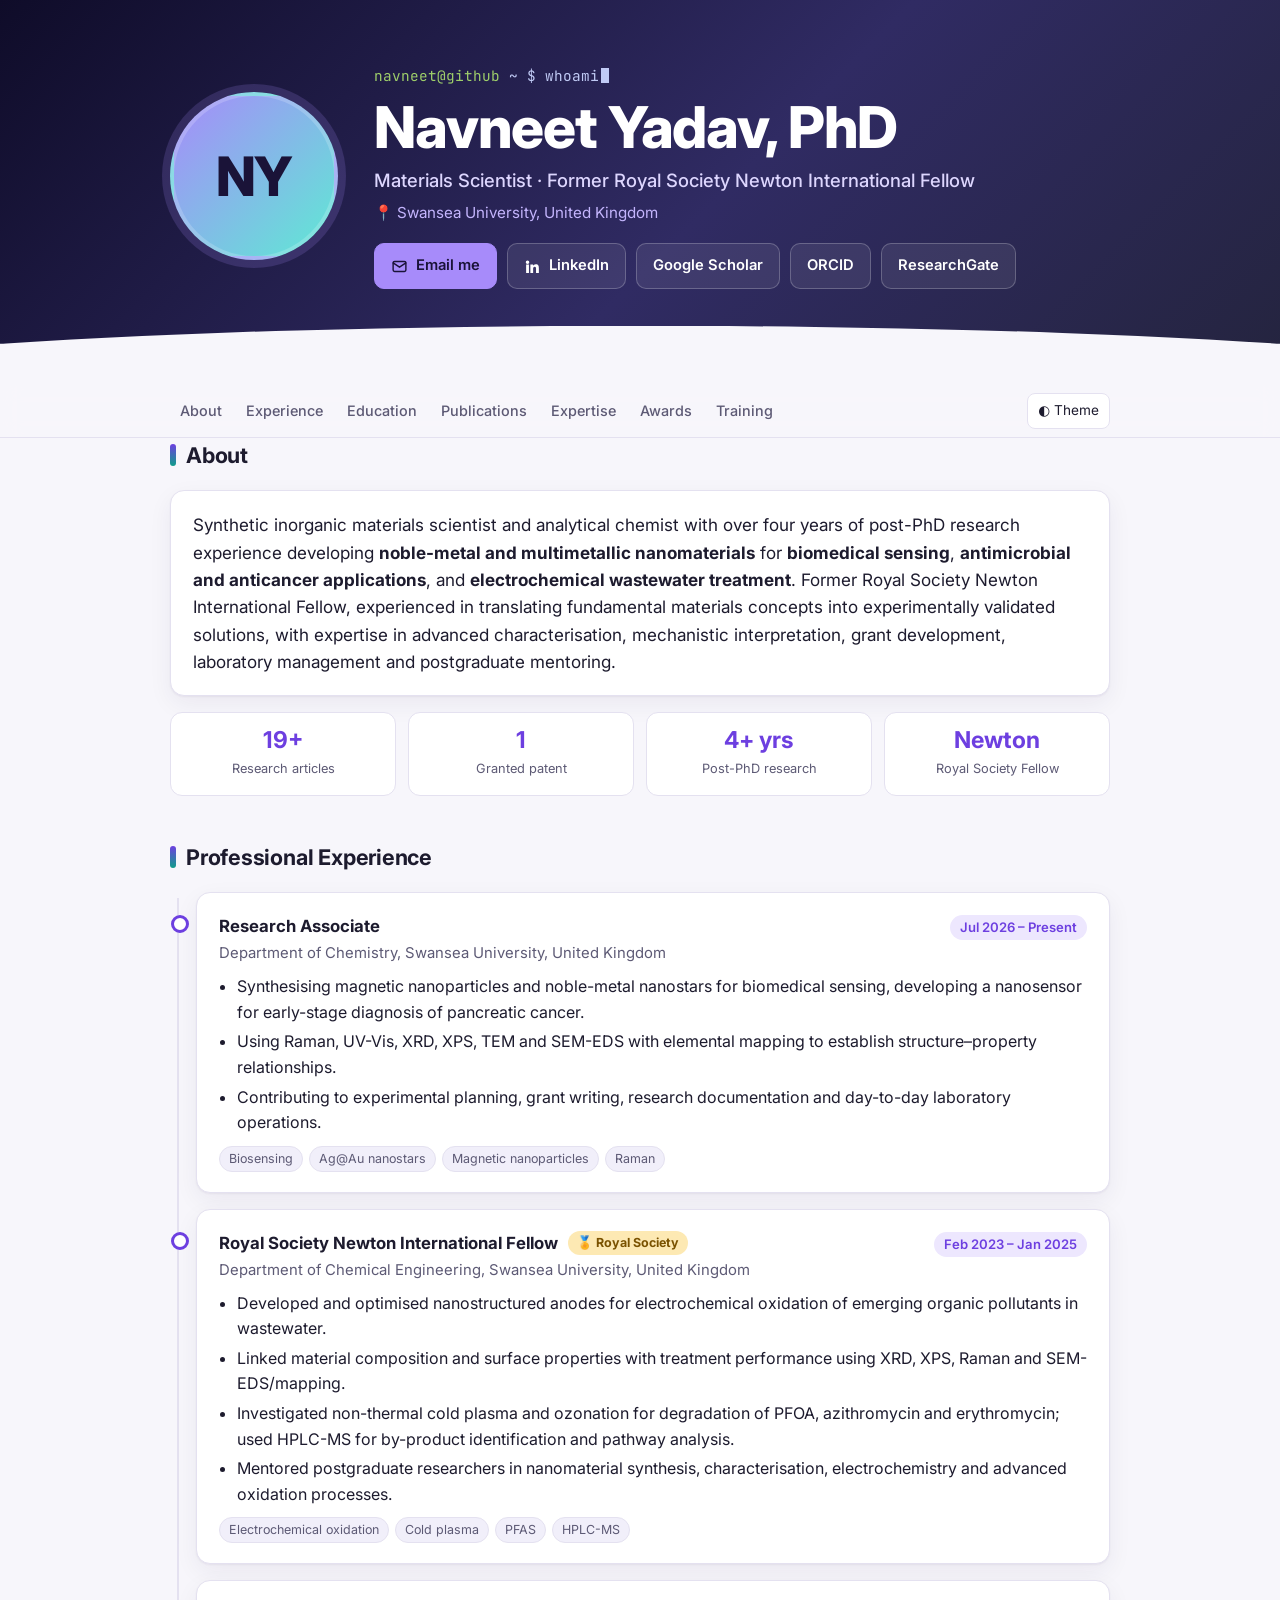
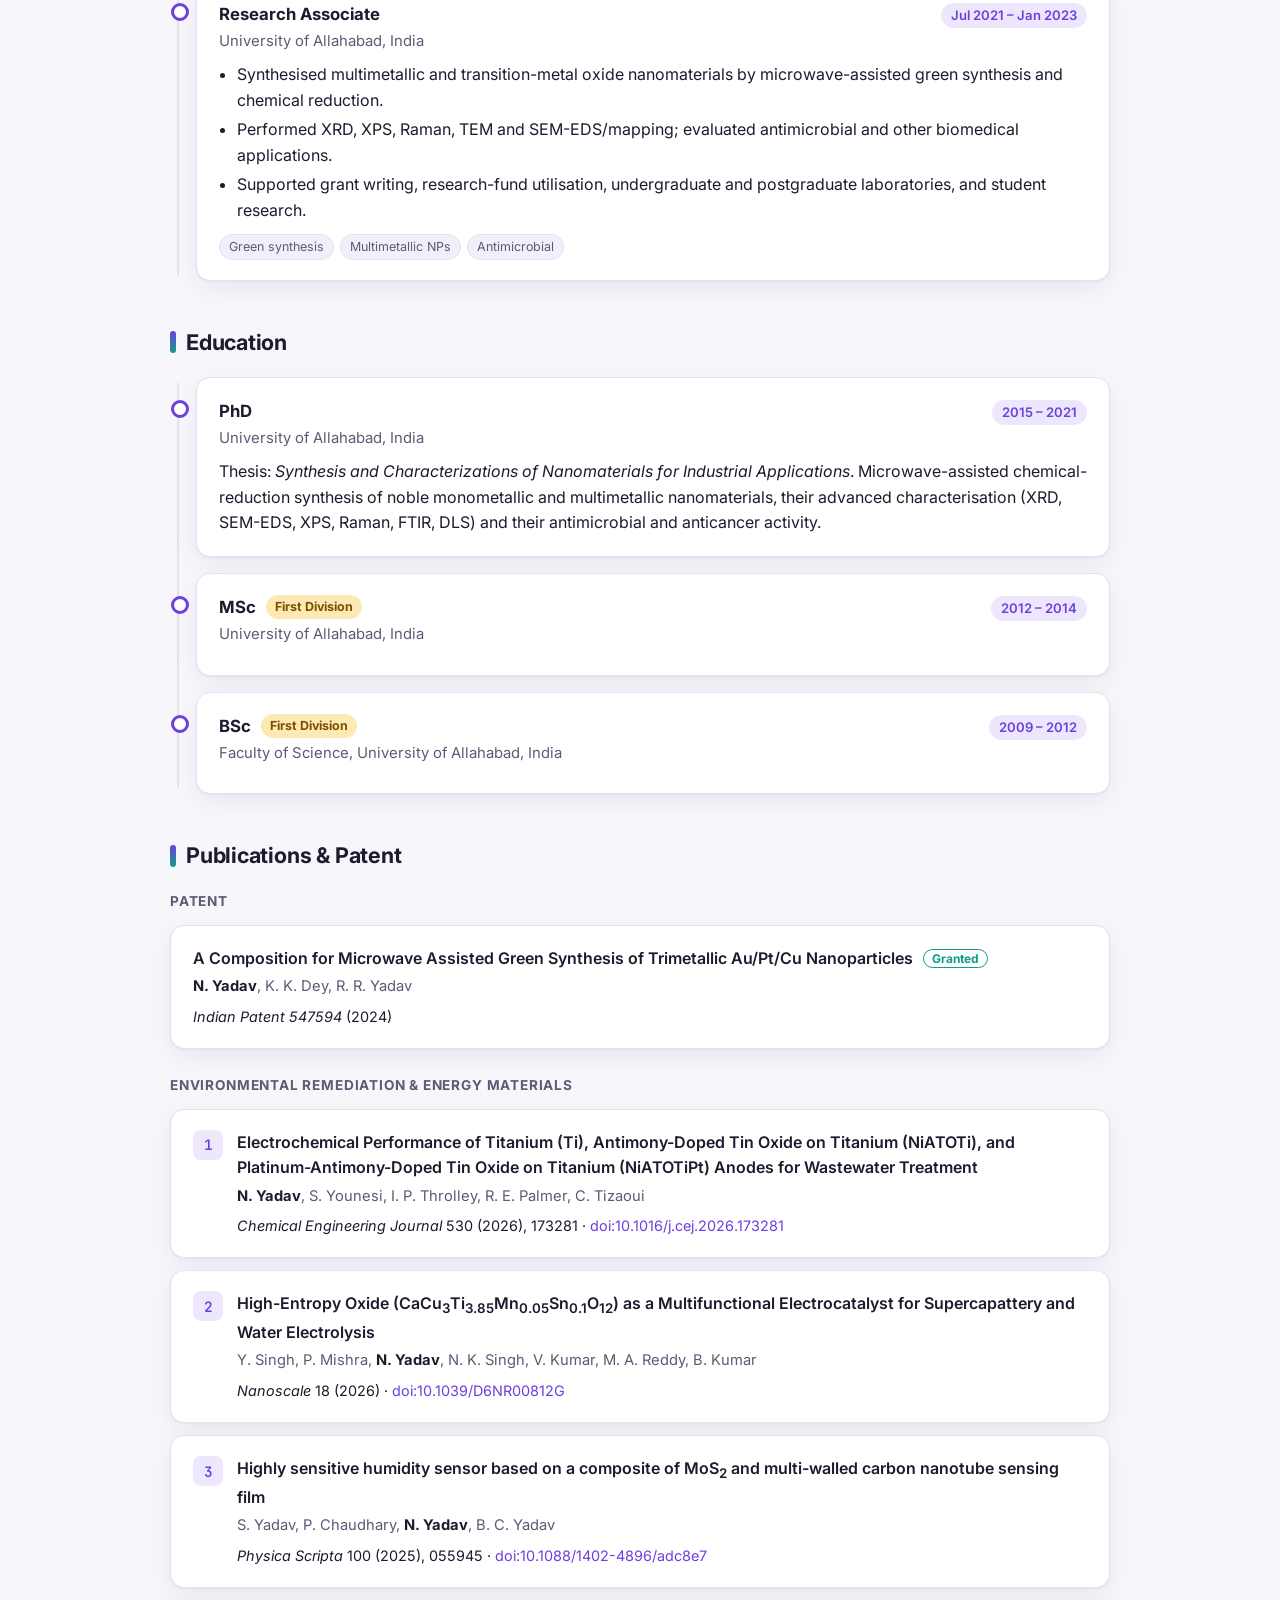
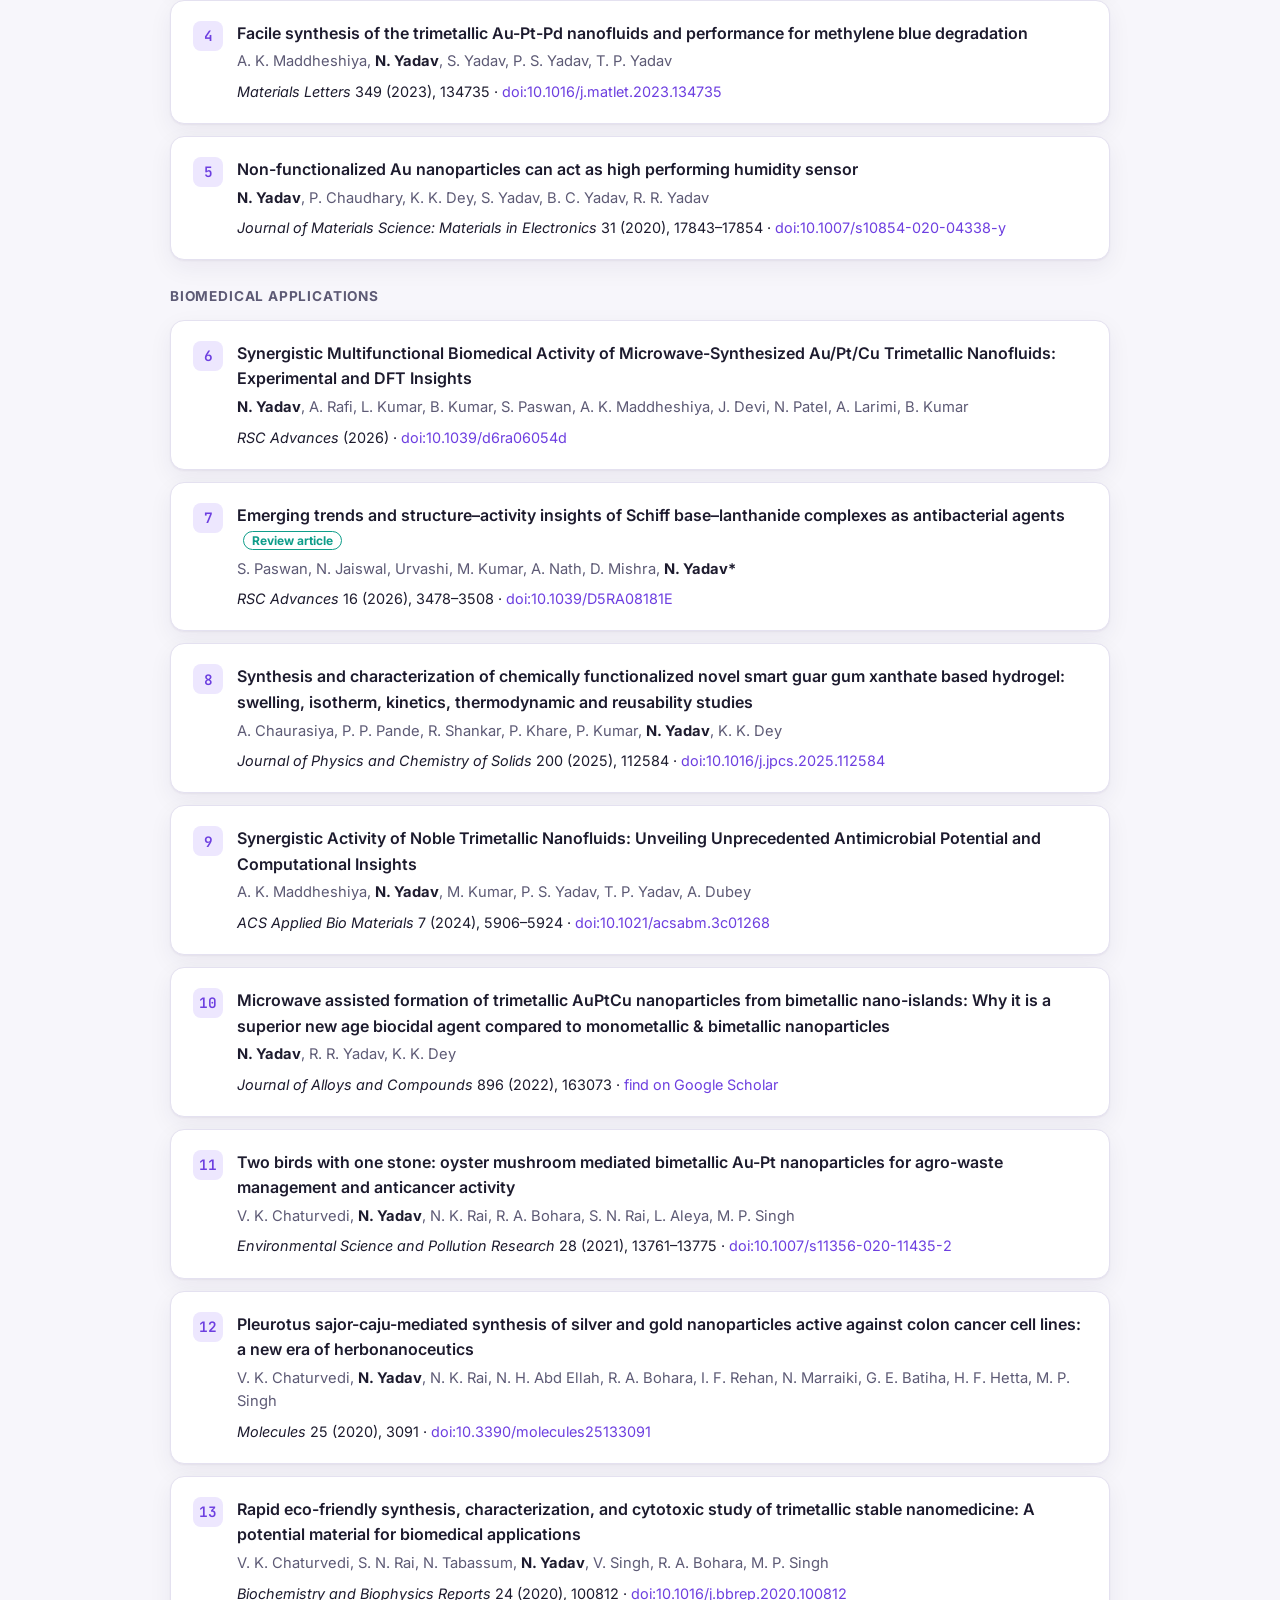
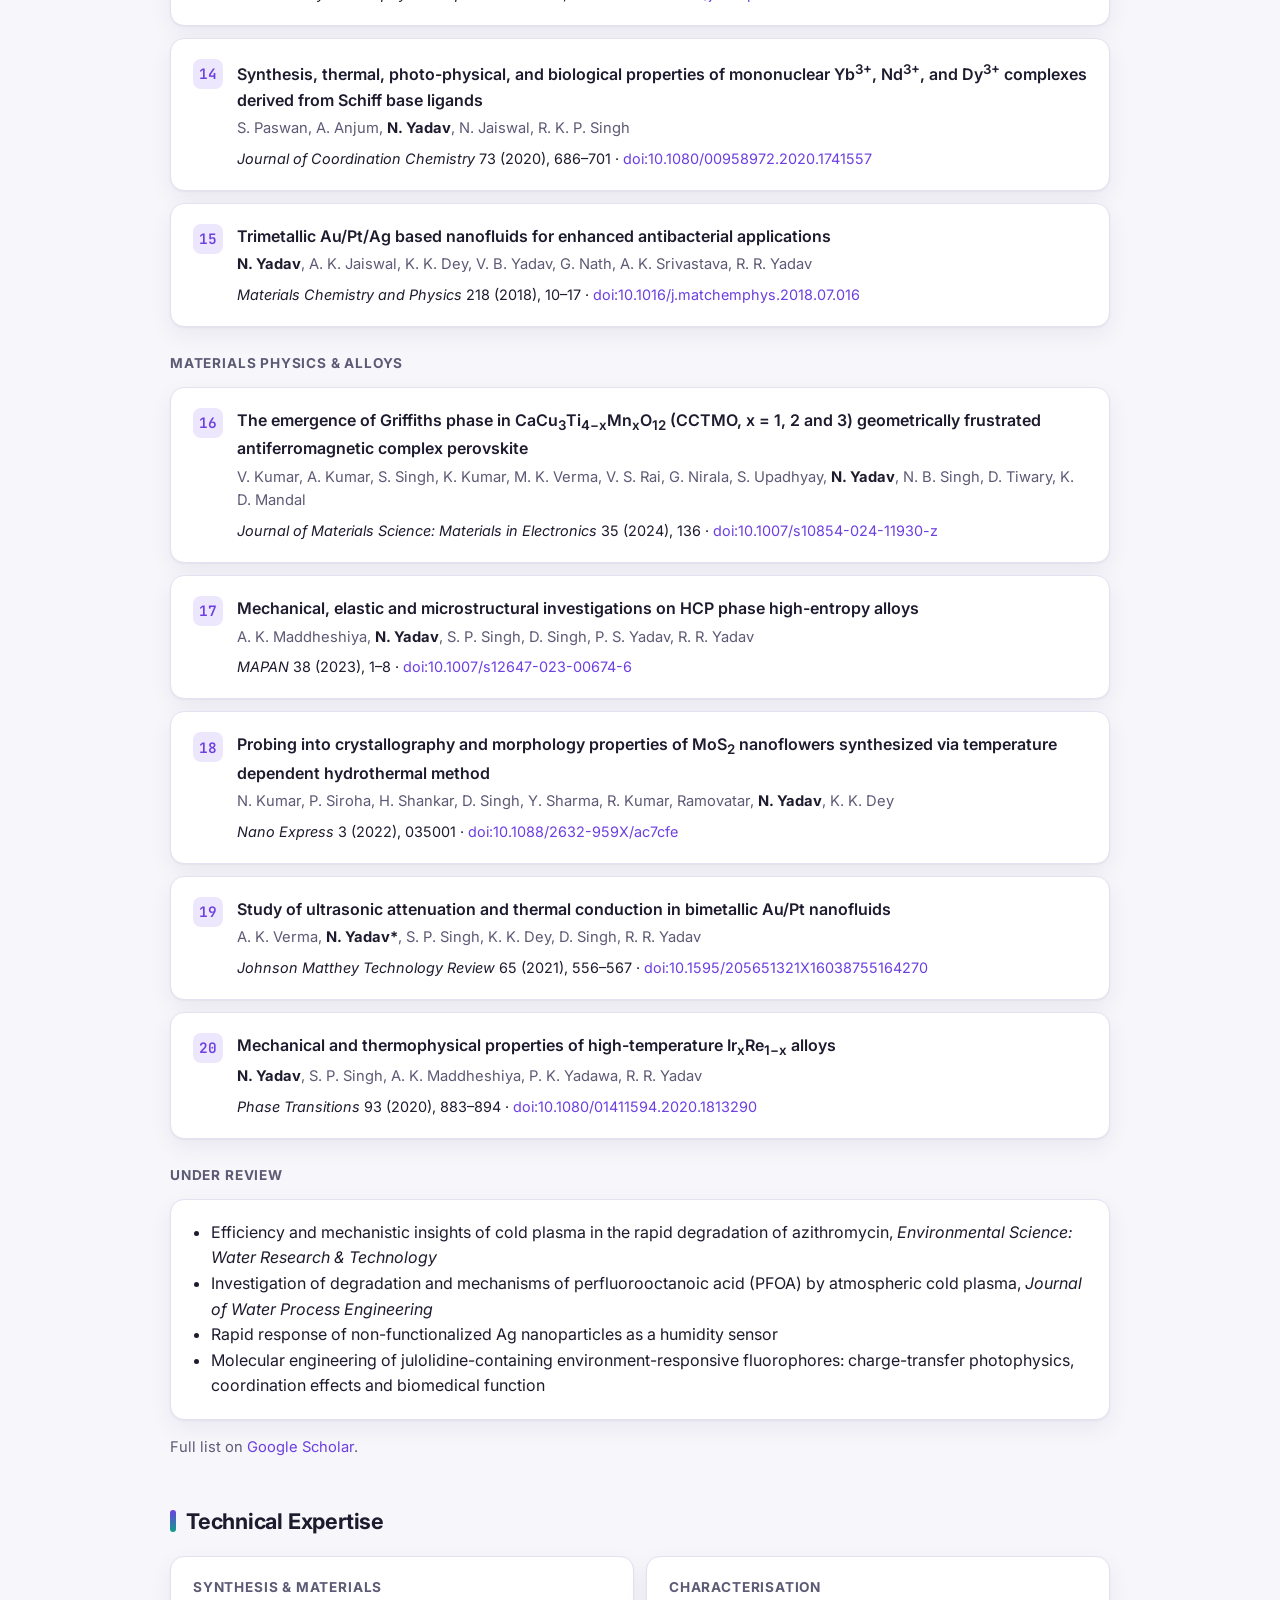
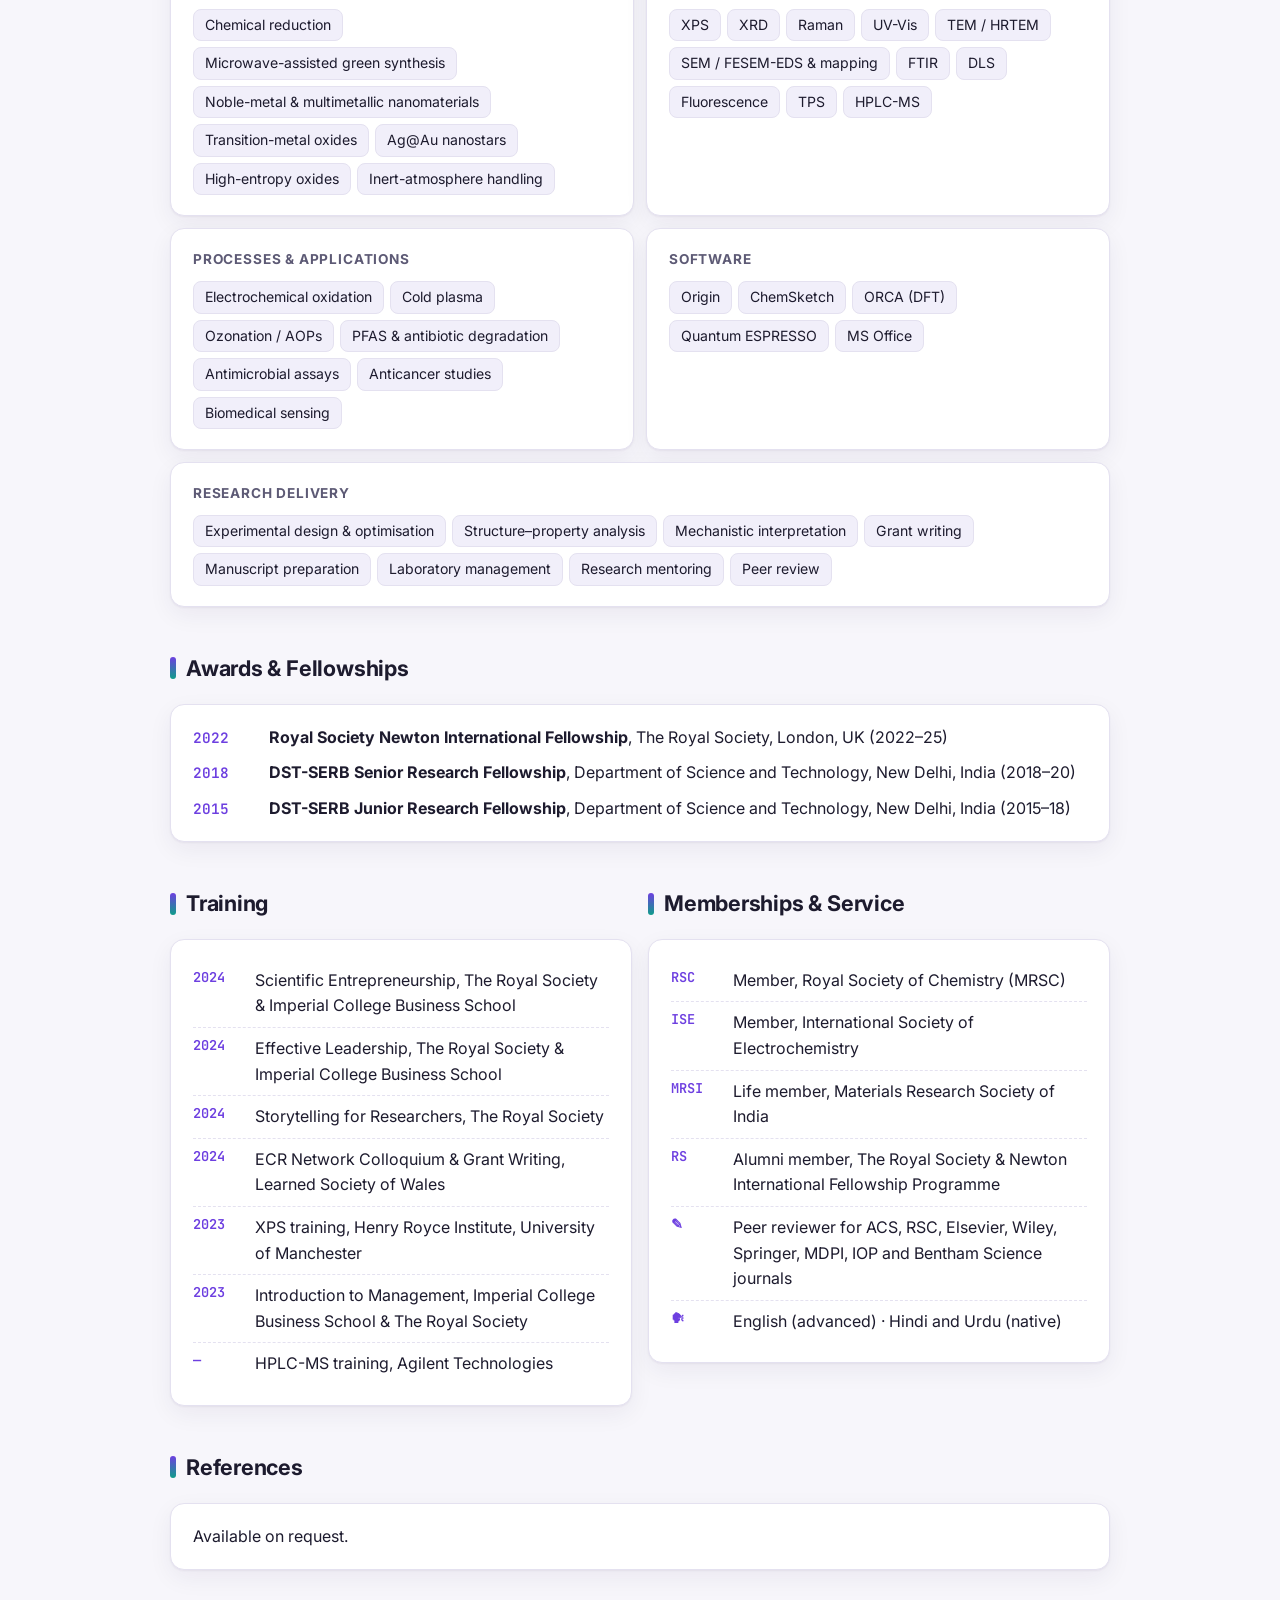
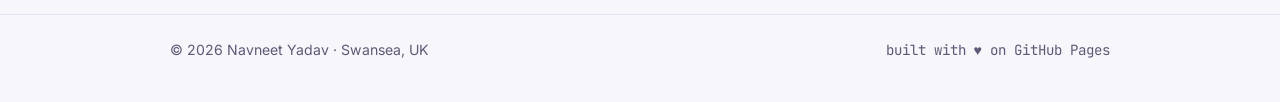
==== index.html @ e728e699 "Add files via upload" ====
<!doctype html>
<html lang="en">
<head>
<meta charset="utf-8">
<meta name="viewport" content="width=device-width, initial-scale=1">
<title>Dr Navneet Yadav · Materials Scientist</title>
<meta name="description" content="Dr Navneet Yadav: materials scientist and former Royal Society Newton International Fellow at Swansea University, working on noble-metal and multimetallic nanomaterials for biomedical sensing and wastewater treatment.">
<meta property="og:title" content="Dr Navneet Yadav · Materials Scientist">
<meta property="og:image" content="https://navneetyadav840.github.io/photo.jpg">
<meta property="og:description" content="Nanomaterials · Biomedical sensing · Electrochemical wastewater treatment · Swansea University">
<link rel="preconnect" href="https://fonts.googleapis.com">
<link rel="preconnect" href="https://fonts.gstatic.com" crossorigin>
<link href="https://fonts.googleapis.com/css2?family=Inter:wght@400;500;600;700;800&family=JetBrains+Mono:wght@400;600&display=swap" rel="stylesheet">
<style>
:root{
  --bg:#f7f6fb; --surface:#ffffff; --surface-2:#f1effa; --text:#1d1b2e; --muted:#5d5a75; --line:#e4e1f0;
  --accent:#6d3fe0; --accent-soft:#ede7fe; --accent-2:#0f9d8a; --chip:#f1effa; --shadow:0 1px 2px rgba(30,20,70,.05),0 8px 24px rgba(30,20,70,.06);
  --hero-a:#0f0c29; --hero-b:#302b63; --hero-c:#24243e;
}
@media (prefers-color-scheme: dark){
  :root:not([data-theme="light"]){
    --bg:#0f0f17; --surface:#181826; --surface-2:#1f1f31; --text:#e6e4f5; --muted:#a19dbf; --line:#2c2a44;
    --accent:#a78bfa; --accent-soft:#2a2350; --accent-2:#5eead4; --chip:#232238; --shadow:0 1px 2px rgba(0,0,0,.3),0 8px 24px rgba(0,0,0,.25);
  }
}
:root[data-theme="dark"]{
  --bg:#0f0f17; --surface:#181826; --surface-2:#1f1f31; --text:#e6e4f5; --muted:#a19dbf; --line:#2c2a44;
  --accent:#a78bfa; --accent-soft:#2a2350; --accent-2:#5eead4; --chip:#232238; --shadow:0 1px 2px rgba(0,0,0,.3),0 8px 24px rgba(0,0,0,.25);
}
*{box-sizing:border-box}
html{scroll-behavior:smooth}
body{margin:0;background:var(--bg);color:var(--text);font:16px/1.6 Inter,system-ui,-apple-system,Segoe UI,Roboto,sans-serif;-webkit-font-smoothing:antialiased}
a{color:var(--accent);text-decoration:none}
a:hover{text-decoration:underline}
.mono{font-family:"JetBrains Mono",ui-monospace,Menlo,monospace}
.wrap{max-width:980px;margin:0 auto;padding:0 20px}

/* hero */
.hero{background:linear-gradient(135deg,var(--hero-a),var(--hero-b) 55%,var(--hero-c));color:#fff;position:relative;overflow:hidden}
.hero::after{content:"";position:absolute;inset:auto 0 -1px 0;height:60px;background:var(--bg);clip-path:ellipse(70% 100% at 50% 100%)}
.hero .wrap{display:flex;gap:36px;align-items:center;padding-top:64px;padding-bottom:96px;position:relative;z-index:1}
.photo{width:168px;height:168px;border-radius:50%;object-fit:cover;flex:none;border:4px solid rgba(255,255,255,.18);box-shadow:0 0 0 8px rgba(167,139,250,.18)}
.hero h1{font-size:clamp(2.4rem,6vw,3.6rem);line-height:1.05;margin:0 0 8px;font-weight:800;letter-spacing:-.02em}
.hero .role{font-size:1.15rem;color:#ddd6fe;margin:0 0 6px;font-weight:500}
.hero .place{color:#c4b5fd;margin:0 0 14px;font-size:.95rem}
.prompt{font-size:.9rem;color:#9ece6a;margin-bottom:10px}
.prompt span{color:#c0caf5}
.cursor{display:inline-block;width:.55em;height:1.05em;background:#c0caf5;vertical-align:-2px;margin-left:2px;animation:blink 1s steps(1) infinite}
@keyframes blink{50%{opacity:0}}
.actions{display:flex;flex-wrap:wrap;gap:10px;margin-top:18px}
.btn{display:inline-flex;align-items:center;gap:8px;padding:10px 16px;border-radius:10px;font-weight:600;font-size:.92rem;border:1px solid rgba(255,255,255,.22);color:#fff;background:rgba(255,255,255,.08);transition:.15s}
.btn:hover{background:rgba(255,255,255,.16);text-decoration:none;transform:translateY(-1px)}
.btn.primary{background:#a78bfa;border-color:#a78bfa;color:#1a1338}
.btn.primary:hover{background:#c4b5fd}
.btn svg{width:17px;height:17px;flex:none}

.photo.initials{display:grid;place-items:center;background:linear-gradient(135deg,#a78bfa,#5eead4);color:#1a1338;font:800 3.4rem Inter,sans-serif;letter-spacing:-.03em}
@media screen and (max-width:720px){.photo.initials{font-size:2.4rem}}
.sub{font-size:.85rem;text-transform:uppercase;letter-spacing:.06em;color:var(--muted);margin:14px 0 0;font-weight:700}
.pubs .sub:first-child{margin-top:0}
.status{font-size:.75rem;font-weight:700;color:var(--accent-2);border:1px solid currentColor;padding:1px 8px;border-radius:999px;margin-left:6px;white-space:nowrap;vertical-align:1px}
.pub.nonum{grid-template-columns:1fr}

/* nav */
nav.top{position:sticky;top:0;z-index:5;background:color-mix(in srgb,var(--bg) 88%,transparent);backdrop-filter:blur(10px);border-bottom:1px solid var(--line)}
nav.top .wrap{display:flex;gap:4px;align-items:center;overflow-x:auto;padding-top:8px;padding-bottom:8px;scrollbar-width:none}
nav.top a{color:var(--muted);font-weight:500;font-size:.9rem;padding:6px 10px;border-radius:8px;white-space:nowrap}
nav.top a:hover{background:var(--surface-2);color:var(--text);text-decoration:none}
.theme{margin-left:auto;background:var(--surface);border:1px solid var(--line);color:var(--text);border-radius:8px;padding:6px 10px;cursor:pointer;font:inherit;font-size:.85rem;flex:none}

/* sections */
main{padding:32px 0 56px}
section{margin:0 0 44px;scroll-margin-top:70px}
h2{font-size:1.35rem;margin:0 0 18px;display:flex;align-items:center;gap:10px;letter-spacing:-.01em}
h2::before{content:"";width:6px;height:22px;border-radius:3px;background:linear-gradient(var(--accent),var(--accent-2))}
.card{background:var(--surface);border:1px solid var(--line);border-radius:14px;padding:20px 22px;box-shadow:var(--shadow)}
.lead{font-size:1.07rem;color:var(--text);margin:0}
.stats{display:grid;grid-template-columns:repeat(4,1fr);gap:12px;margin-top:16px}
.stat{background:var(--surface);border:1px solid var(--line);border-radius:12px;padding:14px;text-align:center}
.stat b{display:block;font-size:1.45rem;color:var(--accent);line-height:1.2}
.stat span{font-size:.8rem;color:var(--muted)}

/* timeline */
.tl{position:relative;padding-left:26px}
.tl::before{content:"";position:absolute;left:7px;top:6px;bottom:6px;width:2px;background:var(--line)}
.item{position:relative;margin-bottom:16px}
.item::before{content:"";position:absolute;left:-26px;top:22px;width:12px;height:12px;border-radius:50%;background:var(--surface);border:3px solid var(--accent)}
.item .head{display:flex;justify-content:space-between;gap:12px;flex-wrap:wrap;align-items:baseline}
.item h3{margin:0;font-size:1.05rem}
.when{font-size:.82rem;color:var(--accent);font-weight:600;background:var(--accent-soft);padding:2px 10px;border-radius:999px;white-space:nowrap}
.where{color:var(--muted);margin:2px 0 8px;font-size:.93rem}
.item ul{margin:8px 0 0;padding-left:18px}
.item li{margin:4px 0}
.tags{display:flex;flex-wrap:wrap;gap:6px;margin-top:10px}
.tag{font-size:.78rem;background:var(--chip);border:1px solid var(--line);padding:2px 9px;border-radius:999px;color:var(--muted)}
.badge{display:inline-block;font-size:.78rem;font-weight:700;color:#7a5200;background:#fde9b3;padding:2px 9px;border-radius:999px;margin-left:6px;vertical-align:2px}

/* publications */
.pubs{counter-reset:p;display:grid;gap:12px}
.pub{display:grid;grid-template-columns:auto 1fr;gap:14px;align-items:start}
.pub:not(.nonum)::before{counter-increment:p;content:counter(p);font:600 .9rem "JetBrains Mono",monospace;color:var(--accent);background:var(--accent-soft);width:30px;height:30px;border-radius:8px;display:grid;place-items:center}
.pub .t{font-weight:600;margin:0 0 4px}
.pub .a{color:var(--muted);font-size:.92rem;margin:0}
.pub .a b{color:var(--text)}
.pub .j{font-size:.9rem;margin:6px 0 0}
.pub .j i{color:var(--text)}

/* skills */
.skills{display:grid;grid-template-columns:repeat(2,1fr);gap:12px}
.skills h3{font-size:.85rem;text-transform:uppercase;letter-spacing:.06em;color:var(--muted);margin:0 0 10px}
.chips{display:flex;flex-wrap:wrap;gap:6px}
.chip{background:var(--chip);border:1px solid var(--line);padding:4px 11px;border-radius:8px;font-size:.88rem}

/* awards */
.awards{display:grid;gap:10px}
.award{display:grid;grid-template-columns:64px 1fr;gap:12px;align-items:baseline}
.award .y{font:600 .9rem "JetBrains Mono",monospace;color:var(--accent)}
.grid2{display:grid;grid-template-columns:1fr 1fr;gap:16px}
.list{margin:0;padding:0;list-style:none}
.list li{padding:8px 0;border-bottom:1px dashed var(--line);display:grid;grid-template-columns:52px 1fr;gap:10px}
.list li:last-child{border-bottom:0}
.list .y{font:600 .85rem "JetBrains Mono",monospace;color:var(--accent)}

.projects{display:grid;grid-template-columns:repeat(2,1fr);gap:12px}
.project h3{margin:0 0 6px;font-size:1.02rem}
.project p{margin:0 0 10px;color:var(--muted);font-size:.93rem}

footer{border-top:1px solid var(--line);padding:24px 0 40px;color:var(--muted);font-size:.88rem}
footer .wrap{display:flex;justify-content:space-between;gap:12px;flex-wrap:wrap}

@media screen and (max-width:720px){
  .hero .wrap{flex-direction:column;align-items:flex-start;padding-top:40px;padding-bottom:80px;gap:20px}
  .photo{width:120px;height:120px}
  .stats{grid-template-columns:repeat(2,1fr)}
  .skills,.grid2,.projects{grid-template-columns:1fr}
  .card{padding:16px}
}
@media print{
  @page{size:A4;margin:12mm 12mm}
  :root,:root[data-theme="dark"],:root:not([data-theme="light"]){
    --bg:#fff;--surface:#fff;--surface-2:#f6f5fb;--text:#111;--muted:#444;--line:#ddd;
    --accent:#4b22c8;--accent-soft:#eee8fd;--accent-2:#0f9d8a;--chip:#f4f2fb;--shadow:none}
  nav.top,.actions,.theme,.hero::after,.prompt,.stats,#references{display:none!important}
  html{font-size:10.5px}
  body{background:#fff;color:#111;font-size:10.5px;line-height:1.45}
  .wrap{max-width:none;padding:0}
  .hero{background:none;color:#111;border-bottom:2px solid #6d3fe0;margin-bottom:10px}
  .hero .wrap{padding:0 0 10px;gap:18px;flex-direction:row;align-items:center}
  .photo{width:78px;height:78px;border:0;box-shadow:none}
  .photo.initials{font-size:28px}
  .sub{font-size:9.5px;margin:6px 0 0}
  .hero h1{font-size:26px;margin:0 0 2px}
  .hero .role{color:#333;font-size:12px;margin:0}
  .hero .place{color:#555;font-size:11px;margin:2px 0 0}
  .print-contact{display:block!important;font-size:10.5px;color:#333;margin-top:4px}
  main{padding:0}
  section{margin:0 0 12px}
  h2{font-size:13.5px;margin:0 0 6px}
  h2::before{height:14px;width:4px}
  .card,.stat{box-shadow:none;border:1px solid #ddd;padding:8px 10px;border-radius:8px;break-inside:avoid}
  .lead{font-size:11px}
  .tl{padding-left:18px}.tl::before{left:4px}
  .item{margin-bottom:6px}.item::before{left:-18px;top:12px;width:9px;height:9px;border-width:2px}
  .item h3{font-size:11.5px}.when{font-size:9.5px}.where{font-size:10px;margin:0 0 3px}
  .item ul{margin:3px 0 0}.item li{margin:1px 0}
  .tags{display:none}
  .pubs{gap:6px}.pub::before{width:20px;height:20px;font-size:10px}
  .skills{grid-template-columns:1fr 1fr!important;gap:6px}
  .skills h3{font-size:9.5px;margin:0 0 4px}.chip{font-size:9.5px;padding:1px 6px}
  .awards{gap:3px}.award{grid-template-columns:40px 1fr}
  .grid2,.projects{grid-template-columns:1fr 1fr!important;gap:8px}
  .list li{padding:3px 0;grid-template-columns:38px 1fr}
  a{color:#4b22c8}
  footer{display:none}
}
</style>
</head>
<body>

<header class="hero">
  <div class="wrap">
    <img class="photo" src="photo.jpg" alt="Photo of Dr Navneet Yadav" onerror="var d=document.createElement('div');d.className='photo initials';d.textContent='NY';d.setAttribute('aria-hidden','true');this.replaceWith(d)">
    <div>
      <div class="prompt mono">navneet@github <span>~ $ whoami</span><span class="cursor"></span></div>
      <h1>Navneet Yadav, PhD</h1>
      <p class="role">Materials Scientist · Former Royal Society Newton International Fellow</p>
      <p class="place">📍 Swansea University, United Kingdom</p>
      <p class="print-contact" style="display:none">navneet.yadav.anm@gmail.com · linkedin.com/in/dr-navneet-yadav-mrsc-9b7178a1 · ORCID 0000-0001-9638-056X · Google Scholar · ResearchGate</p>
      <div class="actions">
        <a class="btn primary" href="mailto:navneet.yadav.anm@gmail.com">
          <svg viewBox="0 0 24 24" fill="none" stroke="currentColor" stroke-width="2" stroke-linecap="round" stroke-linejoin="round"><rect x="3" y="5" width="18" height="14" rx="2"/><path d="m3 7 9 6 9-6"/></svg>Email me</a>
        <a class="btn" href="https://www.linkedin.com/in/dr-navneet-yadav-mrsc-9b7178a1/" target="_blank" rel="noopener">
          <svg viewBox="0 0 24 24" fill="currentColor"><path d="M4.98 3.5a2.5 2.5 0 1 1 0 5 2.5 2.5 0 0 1 0-5zM3 9h4v12H3zM9 9h3.8v1.7h.05c.53-1 1.83-2.05 3.77-2.05C20.6 8.65 21 11.2 21 14.5V21h-4v-5.7c0-1.36-.03-3.1-1.9-3.1-1.9 0-2.2 1.48-2.2 3V21H9z"/></svg>LinkedIn</a>
        <a class="btn" href="https://scholar.google.com/citations?user=IfjBvK0AAAAJ&amp;hl=en" target="_blank" rel="noopener">Google Scholar</a>
        <a class="btn" href="https://orcid.org/0000-0001-9638-056X" target="_blank" rel="noopener">ORCID</a>
        <a class="btn" href="https://www.researchgate.net/profile/Navneet-Yadav-4" target="_blank" rel="noopener">ResearchGate</a>
      </div>
    </div>
  </div>
</header>

<nav class="top" aria-label="Sections">
  <div class="wrap">
    <a href="#about">About</a>
    <a href="#experience">Experience</a>
    <a href="#education">Education</a>
    <a href="#publications">Publications</a>
    <a href="#skills">Expertise</a>
    <a href="#awards">Awards</a>
    <a href="#training">Training</a>
    <button class="theme" id="themeBtn" type="button" aria-label="Toggle colour theme">◐ Theme</button>
  </div>
</nav>

<main class="wrap">

  <section id="about">
    <h2>About</h2>
    <div class="card">
      <p class="lead">Synthetic inorganic materials scientist and analytical chemist with over four years of post-PhD research experience developing <b>noble-metal and multimetallic nanomaterials</b> for <b>biomedical sensing</b>, <b>antimicrobial and anticancer applications</b>, and <b>electrochemical wastewater treatment</b>. Former Royal Society Newton International Fellow, experienced in translating fundamental materials concepts into experimentally validated solutions, with expertise in advanced characterisation, mechanistic interpretation, grant development, laboratory management and postgraduate mentoring.</p>
    </div>
    <div class="stats">
      <div class="stat"><b>19+</b><span>Research articles</span></div>
      <div class="stat"><b>1</b><span>Granted patent</span></div>
      <div class="stat"><b>4+ yrs</b><span>Post-PhD research</span></div>
      <div class="stat"><b>Newton</b><span>Royal Society Fellow</span></div>
    </div>
  </section>

  <section id="experience">
    <h2>Professional Experience</h2>
    <div class="tl">
      <div class="item card">
        <div class="head"><h3>Research Associate</h3><span class="when">Jul 2026 – Present</span></div>
        <p class="where">Department of Chemistry, Swansea University, United Kingdom</p>
        <ul>
          <li>Synthesising magnetic nanoparticles and noble-metal nanostars for biomedical sensing, developing a nanosensor for early-stage diagnosis of pancreatic cancer.</li>
          <li>Using Raman, UV-Vis, XRD, XPS, TEM and SEM-EDS with elemental mapping to establish structure–property relationships.</li>
          <li>Contributing to experimental planning, grant writing, research documentation and day-to-day laboratory operations.</li>
        </ul>
        <div class="tags"><span class="tag">Biosensing</span><span class="tag">Ag@Au nanostars</span><span class="tag">Magnetic nanoparticles</span><span class="tag">Raman</span></div>
      </div>
      <div class="item card">
        <div class="head"><h3>Royal Society Newton International Fellow <span class="badge">🏅 Royal Society</span></h3><span class="when">Feb 2023 – Jan 2025</span></div>
        <p class="where">Department of Chemical Engineering, Swansea University, United Kingdom</p>
        <ul>
          <li>Developed and optimised nanostructured anodes for electrochemical oxidation of emerging organic pollutants in wastewater.</li>
          <li>Linked material composition and surface properties with treatment performance using XRD, XPS, Raman and SEM-EDS/mapping.</li>
          <li>Investigated non-thermal cold plasma and ozonation for degradation of PFOA, azithromycin and erythromycin; used HPLC-MS for by-product identification and pathway analysis.</li>
          <li>Mentored postgraduate researchers in nanomaterial synthesis, characterisation, electrochemistry and advanced oxidation processes.</li>
        </ul>
        <div class="tags"><span class="tag">Electrochemical oxidation</span><span class="tag">Cold plasma</span><span class="tag">PFAS</span><span class="tag">HPLC-MS</span></div>
      </div>
      <div class="item card">
        <div class="head"><h3>Research Associate</h3><span class="when">Jul 2021 – Jan 2023</span></div>
        <p class="where">University of Allahabad, India</p>
        <ul>
          <li>Synthesised multimetallic and transition-metal oxide nanomaterials by microwave-assisted green synthesis and chemical reduction.</li>
          <li>Performed XRD, XPS, Raman, TEM and SEM-EDS/mapping; evaluated antimicrobial and other biomedical applications.</li>
          <li>Supported grant writing, research-fund utilisation, undergraduate and postgraduate laboratories, and student research.</li>
        </ul>
        <div class="tags"><span class="tag">Green synthesis</span><span class="tag">Multimetallic NPs</span><span class="tag">Antimicrobial</span></div>
      </div>
    </div>
  </section>

  <section id="education">
    <h2>Education</h2>
    <div class="tl">
      <div class="item card">
        <div class="head"><h3>PhD</h3><span class="when">2015 – 2021</span></div>
        <p class="where">University of Allahabad, India</p>
        <p style="margin:0">Thesis: <i>Synthesis and Characterizations of Nanomaterials for Industrial Applications</i>. Microwave-assisted chemical-reduction synthesis of noble monometallic and multimetallic nanomaterials, their advanced characterisation (XRD, SEM-EDS, XPS, Raman, FTIR, DLS) and their antimicrobial and anticancer activity.</p>
      </div>
      <div class="item card">
        <div class="head"><h3>MSc <span class="badge">First Division</span></h3><span class="when">2012 – 2014</span></div>
        <p class="where">University of Allahabad, India</p>
      </div>
      <div class="item card">
        <div class="head"><h3>BSc <span class="badge">First Division</span></h3><span class="when">2009 – 2012</span></div>
        <p class="where">Faculty of Science, University of Allahabad, India</p>
      </div>
    </div>
  </section>

  <section id="publications">
    <h2>Publications &amp; Patent</h2>
    <div class="pubs">
      <p class="sub">Patent</p>
      <div class="card pub nonum"><div>
        <p class="t">A Composition for Microwave Assisted Green Synthesis of Trimetallic Au/Pt/Cu Nanoparticles <span class="status">Granted</span></p>
        <p class="a"><b>N. Yadav</b>, K. K. Dey, R. R. Yadav</p>
        <p class="j"><i>Indian Patent 547594</i> (2024)</p>
      </div></div>

      <p class="sub">Environmental remediation &amp; energy materials</p>
      <div class="card pub"><div>
        <p class="t">Electrochemical Performance of Titanium (Ti), Antimony-Doped Tin Oxide on Titanium (NiATOTi), and Platinum-Antimony-Doped Tin Oxide on Titanium (NiATOTiPt) Anodes for Wastewater Treatment</p>
        <p class="a"><b>N. Yadav</b>, S. Younesi, I. P. Throlley, R. E. Palmer, C. Tizaoui</p>
        <p class="j"><i>Chemical Engineering Journal</i> 530 (2026), 173281 · <a href="https://doi.org/10.1016/j.cej.2026.173281" target="_blank" rel="noopener">doi:10.1016/j.cej.2026.173281</a></p>
      </div></div>
      <div class="card pub"><div>
        <p class="t">High-Entropy Oxide (CaCu<sub>3</sub>Ti<sub>3.85</sub>Mn<sub>0.05</sub>Sn<sub>0.1</sub>O<sub>12</sub>) as a Multifunctional Electrocatalyst for Supercapattery and Water Electrolysis</p>
        <p class="a">Y. Singh, P. Mishra, <b>N. Yadav</b>, N. K. Singh, V. Kumar, M. A. Reddy, B. Kumar</p>
        <p class="j"><i>Nanoscale</i> 18 (2026) · <a href="https://doi.org/10.1039/D6NR00812G" target="_blank" rel="noopener">doi:10.1039/D6NR00812G</a></p>
      </div></div>
      <div class="card pub"><div>
        <p class="t">Highly sensitive humidity sensor based on a composite of MoS<sub>2</sub> and multi-walled carbon nanotube sensing film</p>
        <p class="a">S. Yadav, P. Chaudhary, <b>N. Yadav</b>, B. C. Yadav</p>
        <p class="j"><i>Physica Scripta</i> 100 (2025), 055945 · <a href="https://doi.org/10.1088/1402-4896/adc8e7" target="_blank" rel="noopener">doi:10.1088/1402-4896/adc8e7</a></p>
      </div></div>
      <div class="card pub"><div>
        <p class="t">Facile synthesis of the trimetallic Au-Pt-Pd nanofluids and performance for methylene blue degradation</p>
        <p class="a">A. K. Maddheshiya, <b>N. Yadav</b>, S. Yadav, P. S. Yadav, T. P. Yadav</p>
        <p class="j"><i>Materials Letters</i> 349 (2023), 134735 · <a href="https://doi.org/10.1016/j.matlet.2023.134735" target="_blank" rel="noopener">doi:10.1016/j.matlet.2023.134735</a></p>
      </div></div>
      <div class="card pub"><div>
        <p class="t">Non-functionalized Au nanoparticles can act as high performing humidity sensor</p>
        <p class="a"><b>N. Yadav</b>, P. Chaudhary, K. K. Dey, S. Yadav, B. C. Yadav, R. R. Yadav</p>
        <p class="j"><i>Journal of Materials Science: Materials in Electronics</i> 31 (2020), 17843–17854 · <a href="https://doi.org/10.1007/s10854-020-04338-y" target="_blank" rel="noopener">doi:10.1007/s10854-020-04338-y</a></p>
      </div></div>

      <p class="sub">Biomedical applications</p>
      <div class="card pub"><div>
        <p class="t">Synergistic Multifunctional Biomedical Activity of Microwave-Synthesized Au/Pt/Cu Trimetallic Nanofluids: Experimental and DFT Insights</p>
        <p class="a"><b>N. Yadav</b>, A. Rafi, L. Kumar, B. Kumar, S. Paswan, A. K. Maddheshiya, J. Devi, N. Patel, A. Larimi, B. Kumar</p>
        <p class="j"><i>RSC Advances</i> (2026) · <a href="https://doi.org/10.1039/d6ra06054d" target="_blank" rel="noopener">doi:10.1039/d6ra06054d</a></p>
      </div></div>
      <div class="card pub"><div>
        <p class="t">Emerging trends and structure–activity insights of Schiff base–lanthanide complexes as antibacterial agents <span class="status">Review article</span></p>
        <p class="a">S. Paswan, N. Jaiswal, Urvashi, M. Kumar, A. Nath, D. Mishra, <b>N. Yadav*</b></p>
        <p class="j"><i>RSC Advances</i> 16 (2026), 3478–3508 · <a href="https://doi.org/10.1039/D5RA08181E" target="_blank" rel="noopener">doi:10.1039/D5RA08181E</a></p>
      </div></div>
      <div class="card pub"><div>
        <p class="t">Synthesis and characterization of chemically functionalized novel smart guar gum xanthate based hydrogel: swelling, isotherm, kinetics, thermodynamic and reusability studies</p>
        <p class="a">A. Chaurasiya, P. P. Pande, R. Shankar, P. Khare, P. Kumar, <b>N. Yadav</b>, K. K. Dey</p>
        <p class="j"><i>Journal of Physics and Chemistry of Solids</i> 200 (2025), 112584 · <a href="https://doi.org/10.1016/j.jpcs.2025.112584" target="_blank" rel="noopener">doi:10.1016/j.jpcs.2025.112584</a></p>
      </div></div>
      <div class="card pub"><div>
        <p class="t">Synergistic Activity of Noble Trimetallic Nanofluids: Unveiling Unprecedented Antimicrobial Potential and Computational Insights</p>
        <p class="a">A. K. Maddheshiya, <b>N. Yadav</b>, M. Kumar, P. S. Yadav, T. P. Yadav, A. Dubey</p>
        <p class="j"><i>ACS Applied Bio Materials</i> 7 (2024), 5906–5924 · <a href="https://doi.org/10.1021/acsabm.3c01268" target="_blank" rel="noopener">doi:10.1021/acsabm.3c01268</a></p>
      </div></div>
      <div class="card pub"><div>
        <p class="t">Microwave assisted formation of trimetallic AuPtCu nanoparticles from bimetallic nano-islands: Why it is a superior new age biocidal agent compared to monometallic &amp; bimetallic nanoparticles</p>
        <p class="a"><b>N. Yadav</b>, R. R. Yadav, K. K. Dey</p>
        <p class="j"><i>Journal of Alloys and Compounds</i> 896 (2022), 163073 · <a href="https://scholar.google.com/scholar?q=Microwave+assisted+formation+of+trimetallic+AuPtCu+nanoparticles+from+bimetallic+nano-islands" target="_blank" rel="noopener">find on Google Scholar</a></p>
      </div></div>
      <div class="card pub"><div>
        <p class="t">Two birds with one stone: oyster mushroom mediated bimetallic Au-Pt nanoparticles for agro-waste management and anticancer activity</p>
        <p class="a">V. K. Chaturvedi, <b>N. Yadav</b>, N. K. Rai, R. A. Bohara, S. N. Rai, L. Aleya, M. P. Singh</p>
        <p class="j"><i>Environmental Science and Pollution Research</i> 28 (2021), 13761–13775 · <a href="https://doi.org/10.1007/s11356-020-11435-2" target="_blank" rel="noopener">doi:10.1007/s11356-020-11435-2</a></p>
      </div></div>
      <div class="card pub"><div>
        <p class="t">Pleurotus sajor-caju-mediated synthesis of silver and gold nanoparticles active against colon cancer cell lines: a new era of herbonanoceutics</p>
        <p class="a">V. K. Chaturvedi, <b>N. Yadav</b>, N. K. Rai, N. H. Abd Ellah, R. A. Bohara, I. F. Rehan, N. Marraiki, G. E. Batiha, H. F. Hetta, M. P. Singh</p>
        <p class="j"><i>Molecules</i> 25 (2020), 3091 · <a href="https://doi.org/10.3390/molecules25133091" target="_blank" rel="noopener">doi:10.3390/molecules25133091</a></p>
      </div></div>
      <div class="card pub"><div>
        <p class="t">Rapid eco-friendly synthesis, characterization, and cytotoxic study of trimetallic stable nanomedicine: A potential material for biomedical applications</p>
        <p class="a">V. K. Chaturvedi, S. N. Rai, N. Tabassum, <b>N. Yadav</b>, V. Singh, R. A. Bohara, M. P. Singh</p>
        <p class="j"><i>Biochemistry and Biophysics Reports</i> 24 (2020), 100812 · <a href="https://doi.org/10.1016/j.bbrep.2020.100812" target="_blank" rel="noopener">doi:10.1016/j.bbrep.2020.100812</a></p>
      </div></div>
      <div class="card pub"><div>
        <p class="t">Synthesis, thermal, photo-physical, and biological properties of mononuclear Yb<sup>3+</sup>, Nd<sup>3+</sup>, and Dy<sup>3+</sup> complexes derived from Schiff base ligands</p>
        <p class="a">S. Paswan, A. Anjum, <b>N. Yadav</b>, N. Jaiswal, R. K. P. Singh</p>
        <p class="j"><i>Journal of Coordination Chemistry</i> 73 (2020), 686–701 · <a href="https://doi.org/10.1080/00958972.2020.1741557" target="_blank" rel="noopener">doi:10.1080/00958972.2020.1741557</a></p>
      </div></div>
      <div class="card pub"><div>
        <p class="t">Trimetallic Au/Pt/Ag based nanofluids for enhanced antibacterial applications</p>
        <p class="a"><b>N. Yadav</b>, A. K. Jaiswal, K. K. Dey, V. B. Yadav, G. Nath, A. K. Srivastava, R. R. Yadav</p>
        <p class="j"><i>Materials Chemistry and Physics</i> 218 (2018), 10–17 · <a href="https://doi.org/10.1016/j.matchemphys.2018.07.016" target="_blank" rel="noopener">doi:10.1016/j.matchemphys.2018.07.016</a></p>
      </div></div>

      <p class="sub">Materials physics &amp; alloys</p>
      <div class="card pub"><div>
        <p class="t">The emergence of Griffiths phase in CaCu<sub>3</sub>Ti<sub>4−x</sub>Mn<sub>x</sub>O<sub>12</sub> (CCTMO, x = 1, 2 and 3) geometrically frustrated antiferromagnetic complex perovskite</p>
        <p class="a">V. Kumar, A. Kumar, S. Singh, K. Kumar, M. K. Verma, V. S. Rai, G. Nirala, S. Upadhyay, <b>N. Yadav</b>, N. B. Singh, D. Tiwary, K. D. Mandal</p>
        <p class="j"><i>Journal of Materials Science: Materials in Electronics</i> 35 (2024), 136 · <a href="https://doi.org/10.1007/s10854-024-11930-z" target="_blank" rel="noopener">doi:10.1007/s10854-024-11930-z</a></p>
      </div></div>
      <div class="card pub"><div>
        <p class="t">Mechanical, elastic and microstructural investigations on HCP phase high-entropy alloys</p>
        <p class="a">A. K. Maddheshiya, <b>N. Yadav</b>, S. P. Singh, D. Singh, P. S. Yadav, R. R. Yadav</p>
        <p class="j"><i>MAPAN</i> 38 (2023), 1–8 · <a href="https://doi.org/10.1007/s12647-023-00674-6" target="_blank" rel="noopener">doi:10.1007/s12647-023-00674-6</a></p>
      </div></div>
      <div class="card pub"><div>
        <p class="t">Probing into crystallography and morphology properties of MoS<sub>2</sub> nanoflowers synthesized via temperature dependent hydrothermal method</p>
        <p class="a">N. Kumar, P. Siroha, H. Shankar, D. Singh, Y. Sharma, R. Kumar, Ramovatar, <b>N. Yadav</b>, K. K. Dey</p>
        <p class="j"><i>Nano Express</i> 3 (2022), 035001 · <a href="https://doi.org/10.1088/2632-959X/ac7cfe" target="_blank" rel="noopener">doi:10.1088/2632-959X/ac7cfe</a></p>
      </div></div>
      <div class="card pub"><div>
        <p class="t">Study of ultrasonic attenuation and thermal conduction in bimetallic Au/Pt nanofluids</p>
        <p class="a">A. K. Verma, <b>N. Yadav*</b>, S. P. Singh, K. K. Dey, D. Singh, R. R. Yadav</p>
        <p class="j"><i>Johnson Matthey Technology Review</i> 65 (2021), 556–567 · <a href="https://doi.org/10.1595/205651321X16038755164270" target="_blank" rel="noopener">doi:10.1595/205651321X16038755164270</a></p>
      </div></div>
      <div class="card pub"><div>
        <p class="t">Mechanical and thermophysical properties of high-temperature Ir<sub>x</sub>Re<sub>1−x</sub> alloys</p>
        <p class="a"><b>N. Yadav</b>, S. P. Singh, A. K. Maddheshiya, P. K. Yadawa, R. R. Yadav</p>
        <p class="j"><i>Phase Transitions</i> 93 (2020), 883–894 · <a href="https://doi.org/10.1080/01411594.2020.1813290" target="_blank" rel="noopener">doi:10.1080/01411594.2020.1813290</a></p>
      </div></div>

      <p class="sub">Under review</p>
      <div class="card"><ul style="margin:0;padding-left:18px">
        <li>Efficiency and mechanistic insights of cold plasma in the rapid degradation of azithromycin, <i>Environmental Science: Water Research &amp; Technology</i></li>
        <li>Investigation of degradation and mechanisms of perfluorooctanoic acid (PFOA) by atmospheric cold plasma, <i>Journal of Water Process Engineering</i></li>
        <li>Rapid response of non-functionalized Ag nanoparticles as a humidity sensor</li>
        <li>Molecular engineering of julolidine-containing environment-responsive fluorophores: charge-transfer photophysics, coordination effects and biomedical function</li>
      </ul></div>
      <p style="margin:4px 0 0;color:var(--muted);font-size:.92rem">Full list on <a href="https://scholar.google.com/citations?user=IfjBvK0AAAAJ&amp;hl=en" target="_blank" rel="noopener">Google Scholar</a>.</p>
    </div>
  </section>

  <section id="skills">
    <h2>Technical Expertise</h2>
    <div class="skills">
      <div class="card"><h3>Synthesis &amp; materials</h3><div class="chips">
        <span class="chip">Chemical reduction</span><span class="chip">Microwave-assisted green synthesis</span><span class="chip">Noble-metal &amp; multimetallic nanomaterials</span><span class="chip">Transition-metal oxides</span><span class="chip">Ag@Au nanostars</span><span class="chip">High-entropy oxides</span><span class="chip">Inert-atmosphere handling</span></div></div>
      <div class="card"><h3>Characterisation</h3><div class="chips">
        <span class="chip">XPS</span><span class="chip">XRD</span><span class="chip">Raman</span><span class="chip">UV-Vis</span><span class="chip">TEM / HRTEM</span><span class="chip">SEM / FESEM-EDS &amp; mapping</span><span class="chip">FTIR</span><span class="chip">DLS</span><span class="chip">Fluorescence</span><span class="chip">TPS</span><span class="chip">HPLC-MS</span></div></div>
      <div class="card"><h3>Processes &amp; applications</h3><div class="chips">
        <span class="chip">Electrochemical oxidation</span><span class="chip">Cold plasma</span><span class="chip">Ozonation / AOPs</span><span class="chip">PFAS &amp; antibiotic degradation</span><span class="chip">Antimicrobial assays</span><span class="chip">Anticancer studies</span><span class="chip">Biomedical sensing</span></div></div>
      <div class="card"><h3>Software</h3><div class="chips">
        <span class="chip">Origin</span><span class="chip">ChemSketch</span><span class="chip">ORCA (DFT)</span><span class="chip">Quantum ESPRESSO</span><span class="chip">MS Office</span></div></div>
      <div class="card" style="grid-column:1/-1"><h3>Research delivery</h3><div class="chips">
        <span class="chip">Experimental design &amp; optimisation</span><span class="chip">Structure–property analysis</span><span class="chip">Mechanistic interpretation</span><span class="chip">Grant writing</span><span class="chip">Manuscript preparation</span><span class="chip">Laboratory management</span><span class="chip">Research mentoring</span><span class="chip">Peer review</span></div></div>
    </div>
  </section>

  <section id="awards">
    <h2>Awards &amp; Fellowships</h2>
    <div class="card awards">
      <div class="award"><span class="y">2022</span><span><b>Royal Society Newton International Fellowship</b>, The Royal Society, London, UK (2022–25)</span></div>
      <div class="award"><span class="y">2018</span><span><b>DST-SERB Senior Research Fellowship</b>, Department of Science and Technology, New Delhi, India (2018–20)</span></div>
      <div class="award"><span class="y">2015</span><span><b>DST-SERB Junior Research Fellowship</b>, Department of Science and Technology, New Delhi, India (2015–18)</span></div>
    </div>
  </section>

  <section id="training">
    <div class="grid2">
      <div>
        <h2>Training</h2>
        <div class="card"><ul class="list">
          <li><span class="y">2024</span><span>Scientific Entrepreneurship, The Royal Society &amp; Imperial College Business School</span></li>
          <li><span class="y">2024</span><span>Effective Leadership, The Royal Society &amp; Imperial College Business School</span></li>
          <li><span class="y">2024</span><span>Storytelling for Researchers, The Royal Society</span></li>
          <li><span class="y">2024</span><span>ECR Network Colloquium &amp; Grant Writing, Learned Society of Wales</span></li>
          <li><span class="y">2023</span><span>XPS training, Henry Royce Institute, University of Manchester</span></li>
          <li><span class="y">2023</span><span>Introduction to Management, Imperial College Business School &amp; The Royal Society</span></li>
          <li><span class="y">—</span><span>HPLC-MS training, Agilent Technologies</span></li>
        </ul></div>
      </div>
      <div>
        <h2>Memberships &amp; Service</h2>
        <div class="card"><ul class="list">
          <li><span class="y">RSC</span><span>Member, Royal Society of Chemistry (MRSC)</span></li>
          <li><span class="y">ISE</span><span>Member, International Society of Electrochemistry</span></li>
          <li><span class="y">MRSI</span><span>Life member, Materials Research Society of India</span></li>
          <li><span class="y">RS</span><span>Alumni member, The Royal Society &amp; Newton International Fellowship Programme</span></li>
          <li><span class="y">✎</span><span>Peer reviewer for ACS, RSC, Elsevier, Wiley, Springer, MDPI, IOP and Bentham Science journals</span></li>
          <li><span class="y">🗣</span><span>English (advanced) · Hindi and Urdu (native)</span></li>
        </ul></div>
      </div>
    </div>
  </section>

  <section id="references">
    <h2>References</h2>
    <div class="card"><p style="margin:0">Available on request.</p></div>
  </section>

</main>

<footer>
  <div class="wrap">
    <span>© <span id="yr">2026</span> Navneet Yadav · Swansea, UK</span>
    <span class="mono">built with ♥ on GitHub Pages</span>
  </div>
</footer>

<script>
  (function(){
    var root=document.documentElement, btn=document.getElementById('themeBtn');
    try{ var saved=localStorage.getItem('theme'); if(saved) root.setAttribute('data-theme',saved); }catch(e){}
    btn.addEventListener('click',function(){
      var cur=root.getAttribute('data-theme');
      if(!cur){ cur=window.matchMedia('(prefers-color-scheme: dark)').matches?'dark':'light'; }
      var next=cur==='dark'?'light':'dark';
      root.setAttribute('data-theme',next);
      try{ localStorage.setItem('theme',next); }catch(e){}
    });
    document.getElementById('yr').textContent=new Date().getFullYear();
  })();
</script>
</body>
</html>
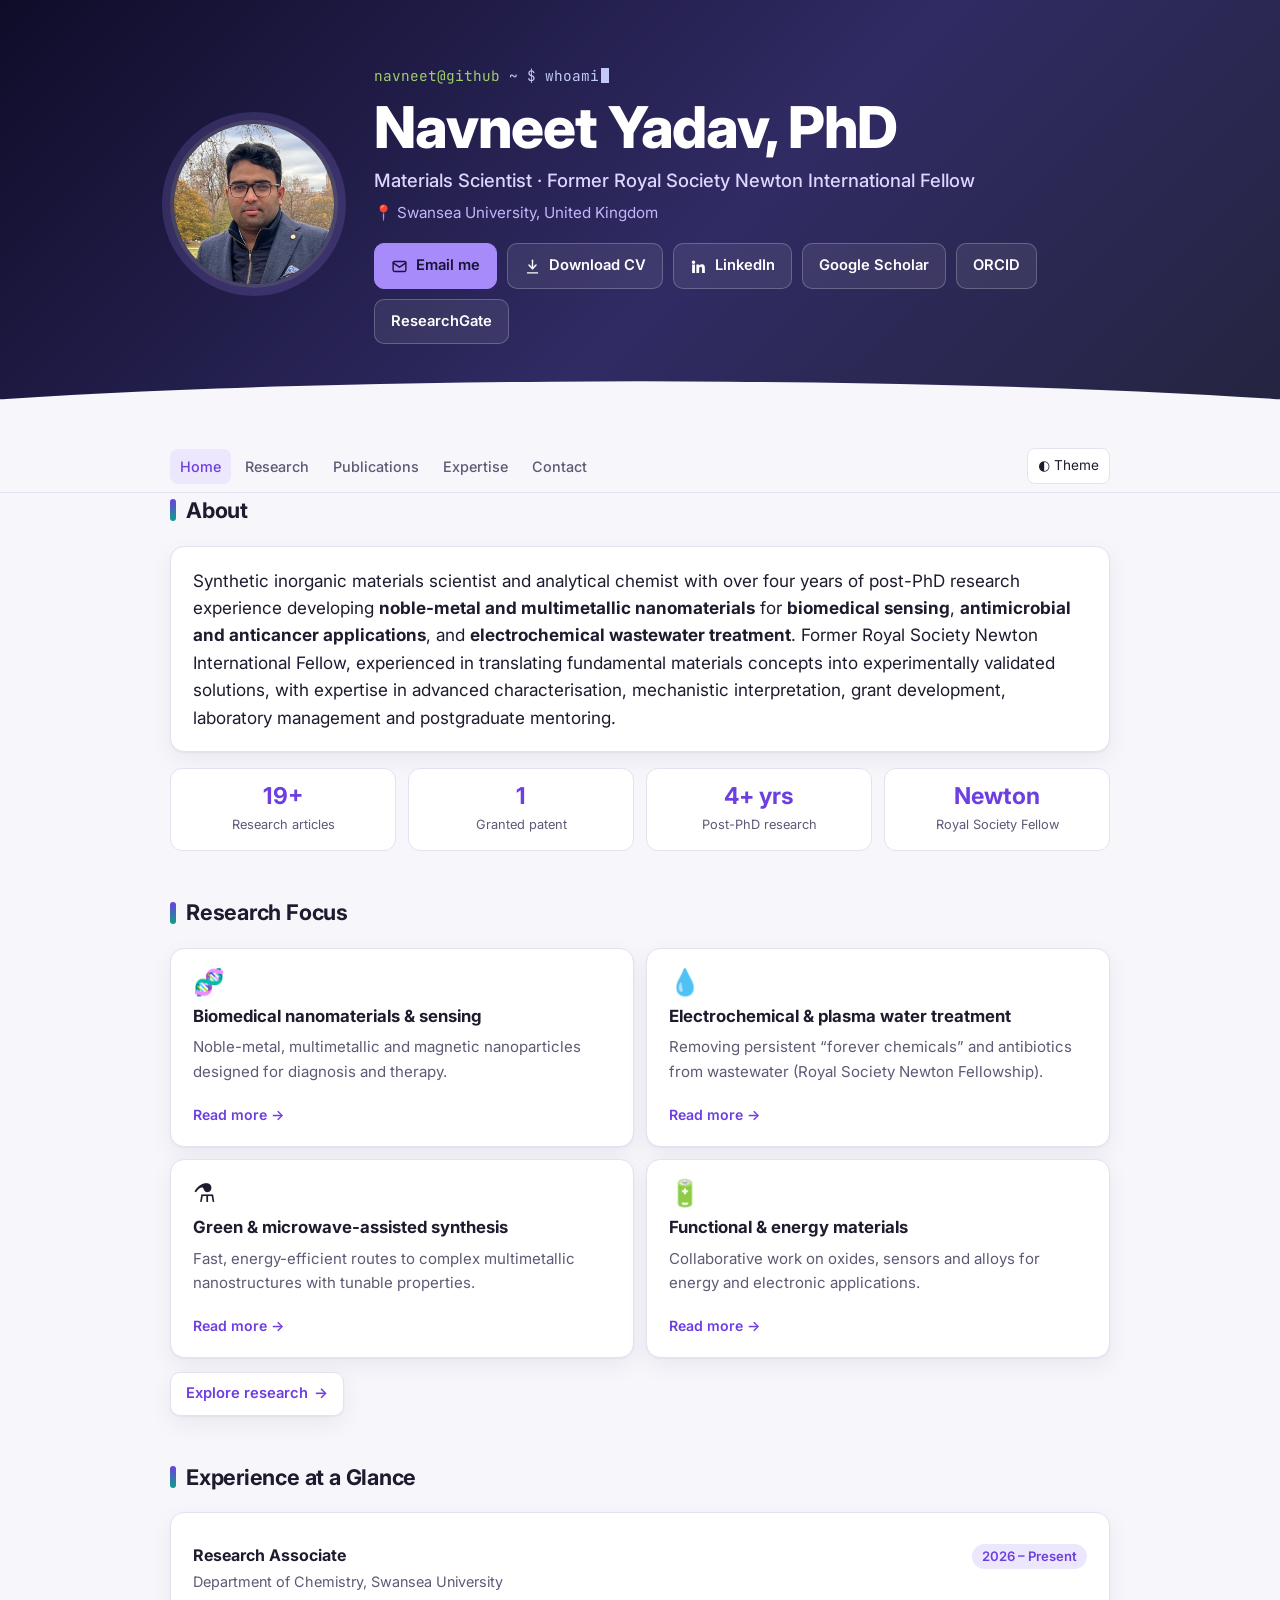
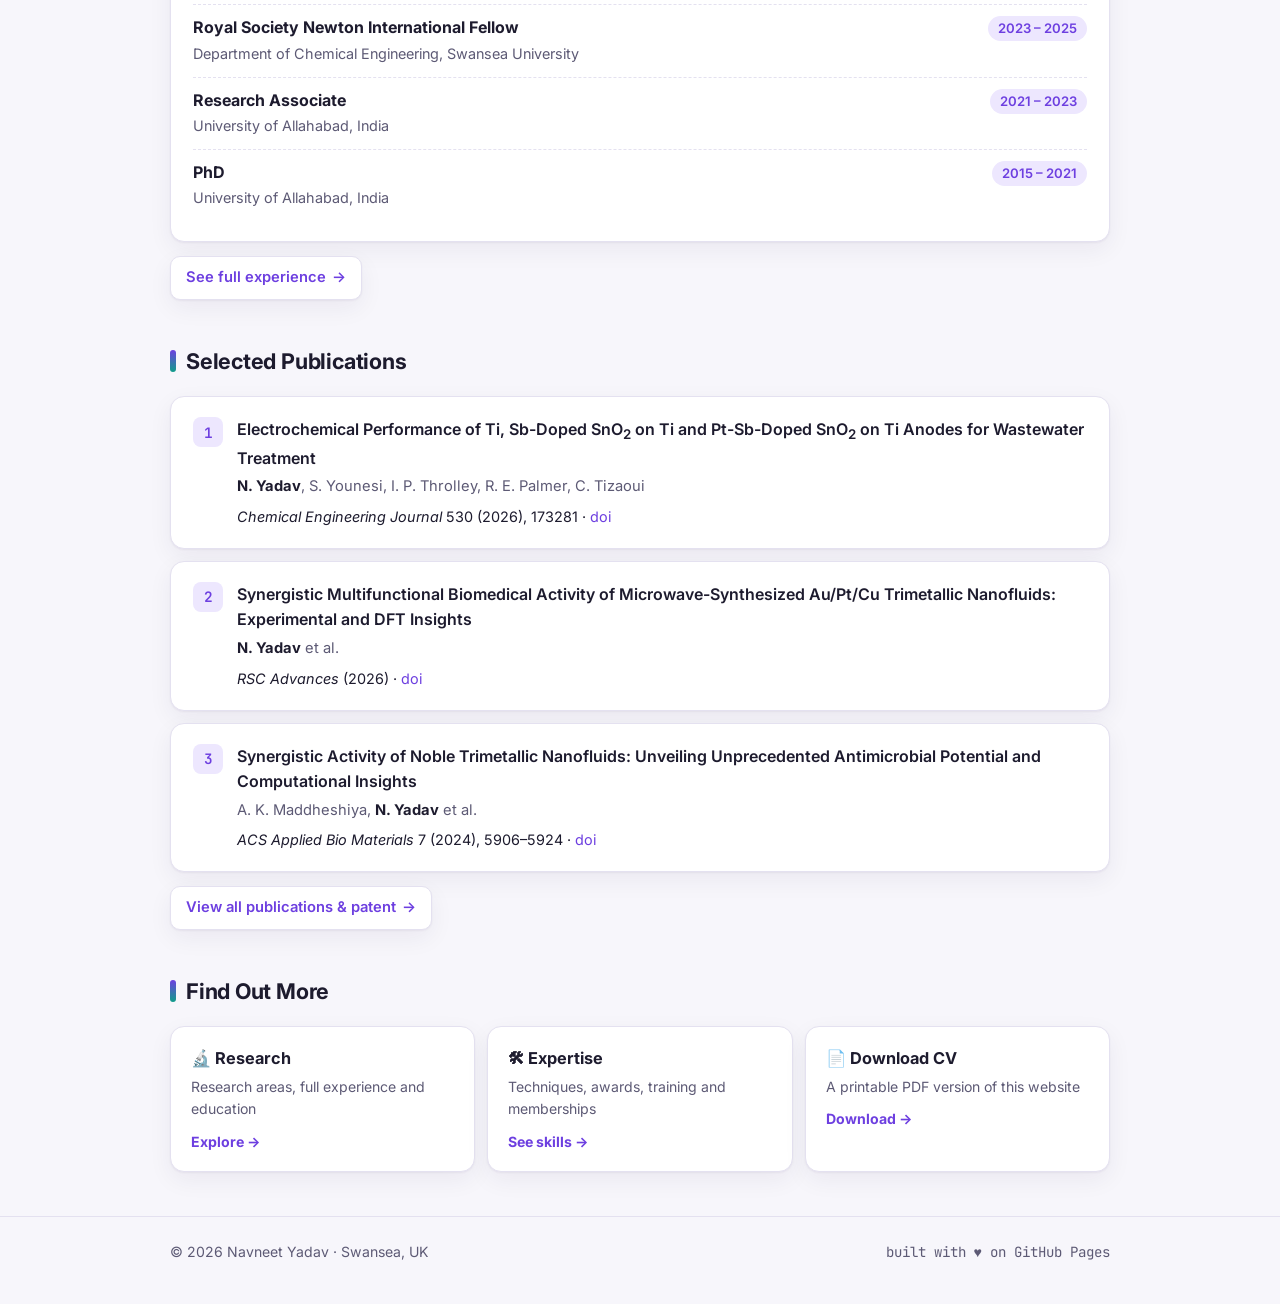
==== commit 1cdd3c5e: "Add files via upload" ====
--- a/index.html
+++ b/index.html
@@ -4,182 +4,19 @@
 <meta charset="utf-8">
 <meta name="viewport" content="width=device-width, initial-scale=1">
 <title>Dr Navneet Yadav · Materials Scientist</title>
-<meta name="description" content="Dr Navneet Yadav: materials scientist and former Royal Society Newton International Fellow at Swansea University, working on noble-metal and multimetallic nanomaterials for biomedical sensing and wastewater treatment.">
+<meta name="description" content="Dr Navneet Yadav: materials scientist and former Royal Society Newton International Fellow at Swansea University, working on nanomaterials for biomedical sensing and wastewater treatment.">
 <meta property="og:title" content="Dr Navneet Yadav · Materials Scientist">
-<meta property="og:image" content="https://navneetyadav840.github.io/photo.jpg">
-<meta property="og:description" content="Nanomaterials · Biomedical sensing · Electrochemical wastewater treatment · Swansea University">
+<meta property="og:description" content="Dr Navneet Yadav: materials scientist and former Royal Society Newton International Fellow at Swansea University, working on nanomaterials for biomedical sensing and wastewater treatment.">
+<meta property="og:image" content="https://navneetyadav840.github.io/photo_1.jpg">
 <link rel="preconnect" href="https://fonts.googleapis.com">
 <link rel="preconnect" href="https://fonts.gstatic.com" crossorigin>
 <link href="https://fonts.googleapis.com/css2?family=Inter:wght@400;500;600;700;800&family=JetBrains+Mono:wght@400;600&display=swap" rel="stylesheet">
-<style>
-:root{
-  --bg:#f7f6fb; --surface:#ffffff; --surface-2:#f1effa; --text:#1d1b2e; --muted:#5d5a75; --line:#e4e1f0;
-  --accent:#6d3fe0; --accent-soft:#ede7fe; --accent-2:#0f9d8a; --chip:#f1effa; --shadow:0 1px 2px rgba(30,20,70,.05),0 8px 24px rgba(30,20,70,.06);
-  --hero-a:#0f0c29; --hero-b:#302b63; --hero-c:#24243e;
-}
-@media (prefers-color-scheme: dark){
-  :root:not([data-theme="light"]){
-    --bg:#0f0f17; --surface:#181826; --surface-2:#1f1f31; --text:#e6e4f5; --muted:#a19dbf; --line:#2c2a44;
-    --accent:#a78bfa; --accent-soft:#2a2350; --accent-2:#5eead4; --chip:#232238; --shadow:0 1px 2px rgba(0,0,0,.3),0 8px 24px rgba(0,0,0,.25);
-  }
-}
-:root[data-theme="dark"]{
-  --bg:#0f0f17; --surface:#181826; --surface-2:#1f1f31; --text:#e6e4f5; --muted:#a19dbf; --line:#2c2a44;
-  --accent:#a78bfa; --accent-soft:#2a2350; --accent-2:#5eead4; --chip:#232238; --shadow:0 1px 2px rgba(0,0,0,.3),0 8px 24px rgba(0,0,0,.25);
-}
-*{box-sizing:border-box}
-html{scroll-behavior:smooth}
-body{margin:0;background:var(--bg);color:var(--text);font:16px/1.6 Inter,system-ui,-apple-system,Segoe UI,Roboto,sans-serif;-webkit-font-smoothing:antialiased}
-a{color:var(--accent);text-decoration:none}
-a:hover{text-decoration:underline}
-.mono{font-family:"JetBrains Mono",ui-monospace,Menlo,monospace}
-.wrap{max-width:980px;margin:0 auto;padding:0 20px}
-
-/* hero */
-.hero{background:linear-gradient(135deg,var(--hero-a),var(--hero-b) 55%,var(--hero-c));color:#fff;position:relative;overflow:hidden}
-.hero::after{content:"";position:absolute;inset:auto 0 -1px 0;height:60px;background:var(--bg);clip-path:ellipse(70% 100% at 50% 100%)}
-.hero .wrap{display:flex;gap:36px;align-items:center;padding-top:64px;padding-bottom:96px;position:relative;z-index:1}
-.photo{width:168px;height:168px;border-radius:50%;object-fit:cover;flex:none;border:4px solid rgba(255,255,255,.18);box-shadow:0 0 0 8px rgba(167,139,250,.18)}
-.hero h1{font-size:clamp(2.4rem,6vw,3.6rem);line-height:1.05;margin:0 0 8px;font-weight:800;letter-spacing:-.02em}
-.hero .role{font-size:1.15rem;color:#ddd6fe;margin:0 0 6px;font-weight:500}
-.hero .place{color:#c4b5fd;margin:0 0 14px;font-size:.95rem}
-.prompt{font-size:.9rem;color:#9ece6a;margin-bottom:10px}
-.prompt span{color:#c0caf5}
-.cursor{display:inline-block;width:.55em;height:1.05em;background:#c0caf5;vertical-align:-2px;margin-left:2px;animation:blink 1s steps(1) infinite}
-@keyframes blink{50%{opacity:0}}
-.actions{display:flex;flex-wrap:wrap;gap:10px;margin-top:18px}
-.btn{display:inline-flex;align-items:center;gap:8px;padding:10px 16px;border-radius:10px;font-weight:600;font-size:.92rem;border:1px solid rgba(255,255,255,.22);color:#fff;background:rgba(255,255,255,.08);transition:.15s}
-.btn:hover{background:rgba(255,255,255,.16);text-decoration:none;transform:translateY(-1px)}
-.btn.primary{background:#a78bfa;border-color:#a78bfa;color:#1a1338}
-.btn.primary:hover{background:#c4b5fd}
-.btn svg{width:17px;height:17px;flex:none}
-
-.photo.initials{display:grid;place-items:center;background:linear-gradient(135deg,#a78bfa,#5eead4);color:#1a1338;font:800 3.4rem Inter,sans-serif;letter-spacing:-.03em}
-@media screen and (max-width:720px){.photo.initials{font-size:2.4rem}}
-.sub{font-size:.85rem;text-transform:uppercase;letter-spacing:.06em;color:var(--muted);margin:14px 0 0;font-weight:700}
-.pubs .sub:first-child{margin-top:0}
-.status{font-size:.75rem;font-weight:700;color:var(--accent-2);border:1px solid currentColor;padding:1px 8px;border-radius:999px;margin-left:6px;white-space:nowrap;vertical-align:1px}
-.pub.nonum{grid-template-columns:1fr}
-
-/* nav */
-nav.top{position:sticky;top:0;z-index:5;background:color-mix(in srgb,var(--bg) 88%,transparent);backdrop-filter:blur(10px);border-bottom:1px solid var(--line)}
-nav.top .wrap{display:flex;gap:4px;align-items:center;overflow-x:auto;padding-top:8px;padding-bottom:8px;scrollbar-width:none}
-nav.top a{color:var(--muted);font-weight:500;font-size:.9rem;padding:6px 10px;border-radius:8px;white-space:nowrap}
-nav.top a:hover{background:var(--surface-2);color:var(--text);text-decoration:none}
-.theme{margin-left:auto;background:var(--surface);border:1px solid var(--line);color:var(--text);border-radius:8px;padding:6px 10px;cursor:pointer;font:inherit;font-size:.85rem;flex:none}
-
-/* sections */
-main{padding:32px 0 56px}
-section{margin:0 0 44px;scroll-margin-top:70px}
-h2{font-size:1.35rem;margin:0 0 18px;display:flex;align-items:center;gap:10px;letter-spacing:-.01em}
-h2::before{content:"";width:6px;height:22px;border-radius:3px;background:linear-gradient(var(--accent),var(--accent-2))}
-.card{background:var(--surface);border:1px solid var(--line);border-radius:14px;padding:20px 22px;box-shadow:var(--shadow)}
-.lead{font-size:1.07rem;color:var(--text);margin:0}
-.stats{display:grid;grid-template-columns:repeat(4,1fr);gap:12px;margin-top:16px}
-.stat{background:var(--surface);border:1px solid var(--line);border-radius:12px;padding:14px;text-align:center}
-.stat b{display:block;font-size:1.45rem;color:var(--accent);line-height:1.2}
-.stat span{font-size:.8rem;color:var(--muted)}
-
-/* timeline */
-.tl{position:relative;padding-left:26px}
-.tl::before{content:"";position:absolute;left:7px;top:6px;bottom:6px;width:2px;background:var(--line)}
-.item{position:relative;margin-bottom:16px}
-.item::before{content:"";position:absolute;left:-26px;top:22px;width:12px;height:12px;border-radius:50%;background:var(--surface);border:3px solid var(--accent)}
-.item .head{display:flex;justify-content:space-between;gap:12px;flex-wrap:wrap;align-items:baseline}
-.item h3{margin:0;font-size:1.05rem}
-.when{font-size:.82rem;color:var(--accent);font-weight:600;background:var(--accent-soft);padding:2px 10px;border-radius:999px;white-space:nowrap}
-.where{color:var(--muted);margin:2px 0 8px;font-size:.93rem}
-.item ul{margin:8px 0 0;padding-left:18px}
-.item li{margin:4px 0}
-.tags{display:flex;flex-wrap:wrap;gap:6px;margin-top:10px}
-.tag{font-size:.78rem;background:var(--chip);border:1px solid var(--line);padding:2px 9px;border-radius:999px;color:var(--muted)}
-.badge{display:inline-block;font-size:.78rem;font-weight:700;color:#7a5200;background:#fde9b3;padding:2px 9px;border-radius:999px;margin-left:6px;vertical-align:2px}
-
-/* publications */
-.pubs{counter-reset:p;display:grid;gap:12px}
-.pub{display:grid;grid-template-columns:auto 1fr;gap:14px;align-items:start}
-.pub:not(.nonum)::before{counter-increment:p;content:counter(p);font:600 .9rem "JetBrains Mono",monospace;color:var(--accent);background:var(--accent-soft);width:30px;height:30px;border-radius:8px;display:grid;place-items:center}
-.pub .t{font-weight:600;margin:0 0 4px}
-.pub .a{color:var(--muted);font-size:.92rem;margin:0}
-.pub .a b{color:var(--text)}
-.pub .j{font-size:.9rem;margin:6px 0 0}
-.pub .j i{color:var(--text)}
-
-/* skills */
-.skills{display:grid;grid-template-columns:repeat(2,1fr);gap:12px}
-.skills h3{font-size:.85rem;text-transform:uppercase;letter-spacing:.06em;color:var(--muted);margin:0 0 10px}
-.chips{display:flex;flex-wrap:wrap;gap:6px}
-.chip{background:var(--chip);border:1px solid var(--line);padding:4px 11px;border-radius:8px;font-size:.88rem}
-
-/* awards */
-.awards{display:grid;gap:10px}
-.award{display:grid;grid-template-columns:64px 1fr;gap:12px;align-items:baseline}
-.award .y{font:600 .9rem "JetBrains Mono",monospace;color:var(--accent)}
-.grid2{display:grid;grid-template-columns:1fr 1fr;gap:16px}
-.list{margin:0;padding:0;list-style:none}
-.list li{padding:8px 0;border-bottom:1px dashed var(--line);display:grid;grid-template-columns:52px 1fr;gap:10px}
-.list li:last-child{border-bottom:0}
-.list .y{font:600 .85rem "JetBrains Mono",monospace;color:var(--accent)}
-
-.projects{display:grid;grid-template-columns:repeat(2,1fr);gap:12px}
-.project h3{margin:0 0 6px;font-size:1.02rem}
-.project p{margin:0 0 10px;color:var(--muted);font-size:.93rem}
-
-footer{border-top:1px solid var(--line);padding:24px 0 40px;color:var(--muted);font-size:.88rem}
-footer .wrap{display:flex;justify-content:space-between;gap:12px;flex-wrap:wrap}
-
-@media screen and (max-width:720px){
-  .hero .wrap{flex-direction:column;align-items:flex-start;padding-top:40px;padding-bottom:80px;gap:20px}
-  .photo{width:120px;height:120px}
-  .stats{grid-template-columns:repeat(2,1fr)}
-  .skills,.grid2,.projects{grid-template-columns:1fr}
-  .card{padding:16px}
-}
-@media print{
-  @page{size:A4;margin:12mm 12mm}
-  :root,:root[data-theme="dark"],:root:not([data-theme="light"]){
-    --bg:#fff;--surface:#fff;--surface-2:#f6f5fb;--text:#111;--muted:#444;--line:#ddd;
-    --accent:#4b22c8;--accent-soft:#eee8fd;--accent-2:#0f9d8a;--chip:#f4f2fb;--shadow:none}
-  nav.top,.actions,.theme,.hero::after,.prompt,.stats,#references{display:none!important}
-  html{font-size:10.5px}
-  body{background:#fff;color:#111;font-size:10.5px;line-height:1.45}
-  .wrap{max-width:none;padding:0}
-  .hero{background:none;color:#111;border-bottom:2px solid #6d3fe0;margin-bottom:10px}
-  .hero .wrap{padding:0 0 10px;gap:18px;flex-direction:row;align-items:center}
-  .photo{width:78px;height:78px;border:0;box-shadow:none}
-  .photo.initials{font-size:28px}
-  .sub{font-size:9.5px;margin:6px 0 0}
-  .hero h1{font-size:26px;margin:0 0 2px}
-  .hero .role{color:#333;font-size:12px;margin:0}
-  .hero .place{color:#555;font-size:11px;margin:2px 0 0}
-  .print-contact{display:block!important;font-size:10.5px;color:#333;margin-top:4px}
-  main{padding:0}
-  section{margin:0 0 12px}
-  h2{font-size:13.5px;margin:0 0 6px}
-  h2::before{height:14px;width:4px}
-  .card,.stat{box-shadow:none;border:1px solid #ddd;padding:8px 10px;border-radius:8px;break-inside:avoid}
-  .lead{font-size:11px}
-  .tl{padding-left:18px}.tl::before{left:4px}
-  .item{margin-bottom:6px}.item::before{left:-18px;top:12px;width:9px;height:9px;border-width:2px}
-  .item h3{font-size:11.5px}.when{font-size:9.5px}.where{font-size:10px;margin:0 0 3px}
-  .item ul{margin:3px 0 0}.item li{margin:1px 0}
-  .tags{display:none}
-  .pubs{gap:6px}.pub::before{width:20px;height:20px;font-size:10px}
-  .skills{grid-template-columns:1fr 1fr!important;gap:6px}
-  .skills h3{font-size:9.5px;margin:0 0 4px}.chip{font-size:9.5px;padding:1px 6px}
-  .awards{gap:3px}.award{grid-template-columns:40px 1fr}
-  .grid2,.projects{grid-template-columns:1fr 1fr!important;gap:8px}
-  .list li{padding:3px 0;grid-template-columns:38px 1fr}
-  a{color:#4b22c8}
-  footer{display:none}
-}
-</style>
+<link rel="stylesheet" href="style.css">
 </head>
 <body>
-
 <header class="hero">
   <div class="wrap">
-    <img class="photo" src="photo.jpg" alt="Photo of Dr Navneet Yadav" onerror="var d=document.createElement('div');d.className='photo initials';d.textContent='NY';d.setAttribute('aria-hidden','true');this.replaceWith(d)">
+    <img class="photo" src="photo_1.jpg" alt="Photo of Dr Navneet Yadav" onerror="var d=document.createElement('div');d.className='photo initials';d.textContent='NY';d.setAttribute('aria-hidden','true');this.replaceWith(d)">
     <div>
       <div class="prompt mono">navneet@github <span>~ $ whoami</span><span class="cursor"></span></div>
       <h1>Navneet Yadav, PhD</h1>
@@ -189,6 +26,8 @@
       <div class="actions">
         <a class="btn primary" href="mailto:navneet.yadav.anm@gmail.com">
           <svg viewBox="0 0 24 24" fill="none" stroke="currentColor" stroke-width="2" stroke-linecap="round" stroke-linejoin="round"><rect x="3" y="5" width="18" height="14" rx="2"/><path d="m3 7 9 6 9-6"/></svg>Email me</a>
+        <a class="btn" href="Navneet_Yadav_CV.pdf" download>
+          <svg viewBox="0 0 24 24" fill="none" stroke="currentColor" stroke-width="2" stroke-linecap="round" stroke-linejoin="round"><path d="M12 3v12"/><path d="m7 10 5 5 5-5"/><path d="M5 21h14"/></svg>Download CV</a>
         <a class="btn" href="https://www.linkedin.com/in/dr-navneet-yadav-mrsc-9b7178a1/" target="_blank" rel="noopener">
           <svg viewBox="0 0 24 24" fill="currentColor"><path d="M4.98 3.5a2.5 2.5 0 1 1 0 5 2.5 2.5 0 0 1 0-5zM3 9h4v12H3zM9 9h3.8v1.7h.05c.53-1 1.83-2.05 3.77-2.05C20.6 8.65 21 11.2 21 14.5V21h-4v-5.7c0-1.36-.03-3.1-1.9-3.1-1.9 0-2.2 1.48-2.2 3V21H9z"/></svg>LinkedIn</a>
         <a class="btn" href="https://scholar.google.com/citations?user=IfjBvK0AAAAJ&amp;hl=en" target="_blank" rel="noopener">Google Scholar</a>
@@ -198,23 +37,20 @@
     </div>
   </div>
 </header>
-
-<nav class="top" aria-label="Sections">
+<nav class="top" aria-label="Pages">
   <div class="wrap">
-    <a href="#about">About</a>
-    <a href="#experience">Experience</a>
-    <a href="#education">Education</a>
-    <a href="#publications">Publications</a>
-    <a href="#skills">Expertise</a>
-    <a href="#awards">Awards</a>
-    <a href="#training">Training</a>
+    <a href="index.html" class="active" aria-current="page">Home</a>
+    <a href="research.html">Research</a>
+    <a href="publications.html">Publications</a>
+    <a href="expertise.html">Expertise</a>
+    <a href="contact.html">Contact</a>
     <button class="theme" id="themeBtn" type="button" aria-label="Toggle colour theme">◐ Theme</button>
   </div>
 </nav>
 
 <main class="wrap">
 
-  <section id="about">
+<section id="about">
     <h2>About</h2>
     <div class="card">
       <p class="lead">Synthetic inorganic materials scientist and analytical chemist with over four years of post-PhD research experience developing <b>noble-metal and multimetallic nanomaterials</b> for <b>biomedical sensing</b>, <b>antimicrobial and anticancer applications</b>, and <b>electrochemical wastewater treatment</b>. Former Royal Society Newton International Fellow, experienced in translating fundamental materials concepts into experimentally validated solutions, with expertise in advanced characterisation, mechanistic interpretation, grant development, laboratory management and postgraduate mentoring.</p>
@@ -227,245 +63,69 @@
     </div>
   </section>
 
-  <section id="experience">
-    <h2>Professional Experience</h2>
-    <div class="tl">
-      <div class="item card">
-        <div class="head"><h3>Research Associate</h3><span class="when">Jul 2026 – Present</span></div>
-        <p class="where">Department of Chemistry, Swansea University, United Kingdom</p>
-        <ul>
-          <li>Synthesising magnetic nanoparticles and noble-metal nanostars for biomedical sensing, developing a nanosensor for early-stage diagnosis of pancreatic cancer.</li>
-          <li>Using Raman, UV-Vis, XRD, XPS, TEM and SEM-EDS with elemental mapping to establish structure–property relationships.</li>
-          <li>Contributing to experimental planning, grant writing, research documentation and day-to-day laboratory operations.</li>
-        </ul>
-        <div class="tags"><span class="tag">Biosensing</span><span class="tag">Ag@Au nanostars</span><span class="tag">Magnetic nanoparticles</span><span class="tag">Raman</span></div>
-      </div>
-      <div class="item card">
-        <div class="head"><h3>Royal Society Newton International Fellow <span class="badge">🏅 Royal Society</span></h3><span class="when">Feb 2023 – Jan 2025</span></div>
-        <p class="where">Department of Chemical Engineering, Swansea University, United Kingdom</p>
-        <ul>
-          <li>Developed and optimised nanostructured anodes for electrochemical oxidation of emerging organic pollutants in wastewater.</li>
-          <li>Linked material composition and surface properties with treatment performance using XRD, XPS, Raman and SEM-EDS/mapping.</li>
-          <li>Investigated non-thermal cold plasma and ozonation for degradation of PFOA, azithromycin and erythromycin; used HPLC-MS for by-product identification and pathway analysis.</li>
-          <li>Mentored postgraduate researchers in nanomaterial synthesis, characterisation, electrochemistry and advanced oxidation processes.</li>
-        </ul>
-        <div class="tags"><span class="tag">Electrochemical oxidation</span><span class="tag">Cold plasma</span><span class="tag">PFAS</span><span class="tag">HPLC-MS</span></div>
-      </div>
-      <div class="item card">
-        <div class="head"><h3>Research Associate</h3><span class="when">Jul 2021 – Jan 2023</span></div>
-        <p class="where">University of Allahabad, India</p>
-        <ul>
-          <li>Synthesised multimetallic and transition-metal oxide nanomaterials by microwave-assisted green synthesis and chemical reduction.</li>
-          <li>Performed XRD, XPS, Raman, TEM and SEM-EDS/mapping; evaluated antimicrobial and other biomedical applications.</li>
-          <li>Supported grant writing, research-fund utilisation, undergraduate and postgraduate laboratories, and student research.</li>
-        </ul>
-        <div class="tags"><span class="tag">Green synthesis</span><span class="tag">Multimetallic NPs</span><span class="tag">Antimicrobial</span></div>
-      </div>
+  <section id="focus">
+    <h2>Research Focus</h2>
+    <div class="themes">
+      <a class="card theme-card" href="research.html#biomedical">
+        <div class="ico">🧬</div><h3>Biomedical nanomaterials &amp; sensing</h3><p>Noble-metal, multimetallic and magnetic nanoparticles designed for diagnosis and therapy.</p>
+        <span class="go">Read more →</span>
+      </a>
+      <a class="card theme-card" href="research.html#water">
+        <div class="ico">💧</div><h3>Electrochemical &amp; plasma water treatment</h3><p>Removing persistent “forever chemicals” and antibiotics from wastewater (Royal Society Newton Fellowship).</p>
+        <span class="go">Read more →</span>
+      </a>
+      <a class="card theme-card" href="research.html#synthesis">
+        <div class="ico">⚗️</div><h3>Green &amp; microwave-assisted synthesis</h3><p>Fast, energy-efficient routes to complex multimetallic nanostructures with tunable properties.</p>
+        <span class="go">Read more →</span>
+      </a>
+      <a class="card theme-card" href="research.html#functional">
+        <div class="ico">🔋</div><h3>Functional &amp; energy materials</h3><p>Collaborative work on oxides, sensors and alloys for energy and electronic applications.</p>
+        <span class="go">Read more →</span>
+      </a>
     </div>
+    <a class="more" href="research.html">Explore research</a>
   </section>
 
-  <section id="education">
-    <h2>Education</h2>
-    <div class="tl">
-      <div class="item card">
-        <div class="head"><h3>PhD</h3><span class="when">2015 – 2021</span></div>
-        <p class="where">University of Allahabad, India</p>
-        <p style="margin:0">Thesis: <i>Synthesis and Characterizations of Nanomaterials for Industrial Applications</i>. Microwave-assisted chemical-reduction synthesis of noble monometallic and multimetallic nanomaterials, their advanced characterisation (XRD, SEM-EDS, XPS, Raman, FTIR, DLS) and their antimicrobial and anticancer activity.</p>
-      </div>
-      <div class="item card">
-        <div class="head"><h3>MSc <span class="badge">First Division</span></h3><span class="when">2012 – 2014</span></div>
-        <p class="where">University of Allahabad, India</p>
-      </div>
-      <div class="item card">
-        <div class="head"><h3>BSc <span class="badge">First Division</span></h3><span class="when">2009 – 2012</span></div>
-        <p class="where">Faculty of Science, University of Allahabad, India</p>
-      </div>
-    </div>
+  <section id="glance">
+    <h2>Experience at a Glance</h2>
+    <div class="card"><ul class="glance">
+      <li><div><b>Research Associate</b><span class="w">Department of Chemistry, Swansea University</span></div><span class="when">2026 – Present</span></li>
+      <li><div><b>Royal Society Newton International Fellow</b><span class="w">Department of Chemical Engineering, Swansea University</span></div><span class="when">2023 – 2025</span></li>
+      <li><div><b>Research Associate</b><span class="w">University of Allahabad, India</span></div><span class="when">2021 – 2023</span></li>
+      <li><div><b>PhD</b><span class="w">University of Allahabad, India</span></div><span class="when">2015 – 2021</span></li>
+    </ul></div>
+    <a class="more" href="research.html#experience">See full experience</a>
   </section>
 
-  <section id="publications">
-    <h2>Publications &amp; Patent</h2>
+  <section id="selected">
+    <h2>Selected Publications</h2>
     <div class="pubs">
-      <p class="sub">Patent</p>
-      <div class="card pub nonum"><div>
-        <p class="t">A Composition for Microwave Assisted Green Synthesis of Trimetallic Au/Pt/Cu Nanoparticles <span class="status">Granted</span></p>
-        <p class="a"><b>N. Yadav</b>, K. K. Dey, R. R. Yadav</p>
-        <p class="j"><i>Indian Patent 547594</i> (2024)</p>
-      </div></div>
-
-      <p class="sub">Environmental remediation &amp; energy materials</p>
       <div class="card pub"><div>
-        <p class="t">Electrochemical Performance of Titanium (Ti), Antimony-Doped Tin Oxide on Titanium (NiATOTi), and Platinum-Antimony-Doped Tin Oxide on Titanium (NiATOTiPt) Anodes for Wastewater Treatment</p>
+        <p class="t">Electrochemical Performance of Ti, Sb-Doped SnO<sub>2</sub> on Ti and Pt-Sb-Doped SnO<sub>2</sub> on Ti Anodes for Wastewater Treatment</p>
         <p class="a"><b>N. Yadav</b>, S. Younesi, I. P. Throlley, R. E. Palmer, C. Tizaoui</p>
-        <p class="j"><i>Chemical Engineering Journal</i> 530 (2026), 173281 · <a href="https://doi.org/10.1016/j.cej.2026.173281" target="_blank" rel="noopener">doi:10.1016/j.cej.2026.173281</a></p>
+        <p class="j"><i>Chemical Engineering Journal</i> 530 (2026), 173281 · <a href="https://doi.org/10.1016/j.cej.2026.173281" target="_blank" rel="noopener">doi</a></p>
       </div></div>
       <div class="card pub"><div>
-        <p class="t">High-Entropy Oxide (CaCu<sub>3</sub>Ti<sub>3.85</sub>Mn<sub>0.05</sub>Sn<sub>0.1</sub>O<sub>12</sub>) as a Multifunctional Electrocatalyst for Supercapattery and Water Electrolysis</p>
-        <p class="a">Y. Singh, P. Mishra, <b>N. Yadav</b>, N. K. Singh, V. Kumar, M. A. Reddy, B. Kumar</p>
-        <p class="j"><i>Nanoscale</i> 18 (2026) · <a href="https://doi.org/10.1039/D6NR00812G" target="_blank" rel="noopener">doi:10.1039/D6NR00812G</a></p>
-      </div></div>
-      <div class="card pub"><div>
-        <p class="t">Highly sensitive humidity sensor based on a composite of MoS<sub>2</sub> and multi-walled carbon nanotube sensing film</p>
-        <p class="a">S. Yadav, P. Chaudhary, <b>N. Yadav</b>, B. C. Yadav</p>
-        <p class="j"><i>Physica Scripta</i> 100 (2025), 055945 · <a href="https://doi.org/10.1088/1402-4896/adc8e7" target="_blank" rel="noopener">doi:10.1088/1402-4896/adc8e7</a></p>
-      </div></div>
-      <div class="card pub"><div>
-        <p class="t">Facile synthesis of the trimetallic Au-Pt-Pd nanofluids and performance for methylene blue degradation</p>
-        <p class="a">A. K. Maddheshiya, <b>N. Yadav</b>, S. Yadav, P. S. Yadav, T. P. Yadav</p>
-        <p class="j"><i>Materials Letters</i> 349 (2023), 134735 · <a href="https://doi.org/10.1016/j.matlet.2023.134735" target="_blank" rel="noopener">doi:10.1016/j.matlet.2023.134735</a></p>
-      </div></div>
-      <div class="card pub"><div>
-        <p class="t">Non-functionalized Au nanoparticles can act as high performing humidity sensor</p>
-        <p class="a"><b>N. Yadav</b>, P. Chaudhary, K. K. Dey, S. Yadav, B. C. Yadav, R. R. Yadav</p>
-        <p class="j"><i>Journal of Materials Science: Materials in Electronics</i> 31 (2020), 17843–17854 · <a href="https://doi.org/10.1007/s10854-020-04338-y" target="_blank" rel="noopener">doi:10.1007/s10854-020-04338-y</a></p>
-      </div></div>
-
-      <p class="sub">Biomedical applications</p>
-      <div class="card pub"><div>
         <p class="t">Synergistic Multifunctional Biomedical Activity of Microwave-Synthesized Au/Pt/Cu Trimetallic Nanofluids: Experimental and DFT Insights</p>
-        <p class="a"><b>N. Yadav</b>, A. Rafi, L. Kumar, B. Kumar, S. Paswan, A. K. Maddheshiya, J. Devi, N. Patel, A. Larimi, B. Kumar</p>
-        <p class="j"><i>RSC Advances</i> (2026) · <a href="https://doi.org/10.1039/d6ra06054d" target="_blank" rel="noopener">doi:10.1039/d6ra06054d</a></p>
-      </div></div>
-      <div class="card pub"><div>
-        <p class="t">Emerging trends and structure–activity insights of Schiff base–lanthanide complexes as antibacterial agents <span class="status">Review article</span></p>
-        <p class="a">S. Paswan, N. Jaiswal, Urvashi, M. Kumar, A. Nath, D. Mishra, <b>N. Yadav*</b></p>
-        <p class="j"><i>RSC Advances</i> 16 (2026), 3478–3508 · <a href="https://doi.org/10.1039/D5RA08181E" target="_blank" rel="noopener">doi:10.1039/D5RA08181E</a></p>
-      </div></div>
-      <div class="card pub"><div>
-        <p class="t">Synthesis and characterization of chemically functionalized novel smart guar gum xanthate based hydrogel: swelling, isotherm, kinetics, thermodynamic and reusability studies</p>
-        <p class="a">A. Chaurasiya, P. P. Pande, R. Shankar, P. Khare, P. Kumar, <b>N. Yadav</b>, K. K. Dey</p>
-        <p class="j"><i>Journal of Physics and Chemistry of Solids</i> 200 (2025), 112584 · <a href="https://doi.org/10.1016/j.jpcs.2025.112584" target="_blank" rel="noopener">doi:10.1016/j.jpcs.2025.112584</a></p>
+        <p class="a"><b>N. Yadav</b> et al.</p>
+        <p class="j"><i>RSC Advances</i> (2026) · <a href="https://doi.org/10.1039/d6ra06054d" target="_blank" rel="noopener">doi</a></p>
       </div></div>
       <div class="card pub"><div>
         <p class="t">Synergistic Activity of Noble Trimetallic Nanofluids: Unveiling Unprecedented Antimicrobial Potential and Computational Insights</p>
-        <p class="a">A. K. Maddheshiya, <b>N. Yadav</b>, M. Kumar, P. S. Yadav, T. P. Yadav, A. Dubey</p>
-        <p class="j"><i>ACS Applied Bio Materials</i> 7 (2024), 5906–5924 · <a href="https://doi.org/10.1021/acsabm.3c01268" target="_blank" rel="noopener">doi:10.1021/acsabm.3c01268</a></p>
+        <p class="a">A. K. Maddheshiya, <b>N. Yadav</b> et al.</p>
+        <p class="j"><i>ACS Applied Bio Materials</i> 7 (2024), 5906–5924 · <a href="https://doi.org/10.1021/acsabm.3c01268" target="_blank" rel="noopener">doi</a></p>
       </div></div>
-      <div class="card pub"><div>
-        <p class="t">Microwave assisted formation of trimetallic AuPtCu nanoparticles from bimetallic nano-islands: Why it is a superior new age biocidal agent compared to monometallic &amp; bimetallic nanoparticles</p>
-        <p class="a"><b>N. Yadav</b>, R. R. Yadav, K. K. Dey</p>
-        <p class="j"><i>Journal of Alloys and Compounds</i> 896 (2022), 163073 · <a href="https://scholar.google.com/scholar?q=Microwave+assisted+formation+of+trimetallic+AuPtCu+nanoparticles+from+bimetallic+nano-islands" target="_blank" rel="noopener">find on Google Scholar</a></p>
-      </div></div>
-      <div class="card pub"><div>
-        <p class="t">Two birds with one stone: oyster mushroom mediated bimetallic Au-Pt nanoparticles for agro-waste management and anticancer activity</p>
-        <p class="a">V. K. Chaturvedi, <b>N. Yadav</b>, N. K. Rai, R. A. Bohara, S. N. Rai, L. Aleya, M. P. Singh</p>
-        <p class="j"><i>Environmental Science and Pollution Research</i> 28 (2021), 13761–13775 · <a href="https://doi.org/10.1007/s11356-020-11435-2" target="_blank" rel="noopener">doi:10.1007/s11356-020-11435-2</a></p>
-      </div></div>
-      <div class="card pub"><div>
-        <p class="t">Pleurotus sajor-caju-mediated synthesis of silver and gold nanoparticles active against colon cancer cell lines: a new era of herbonanoceutics</p>
-        <p class="a">V. K. Chaturvedi, <b>N. Yadav</b>, N. K. Rai, N. H. Abd Ellah, R. A. Bohara, I. F. Rehan, N. Marraiki, G. E. Batiha, H. F. Hetta, M. P. Singh</p>
-        <p class="j"><i>Molecules</i> 25 (2020), 3091 · <a href="https://doi.org/10.3390/molecules25133091" target="_blank" rel="noopener">doi:10.3390/molecules25133091</a></p>
-      </div></div>
-      <div class="card pub"><div>
-        <p class="t">Rapid eco-friendly synthesis, characterization, and cytotoxic study of trimetallic stable nanomedicine: A potential material for biomedical applications</p>
-        <p class="a">V. K. Chaturvedi, S. N. Rai, N. Tabassum, <b>N. Yadav</b>, V. Singh, R. A. Bohara, M. P. Singh</p>
-        <p class="j"><i>Biochemistry and Biophysics Reports</i> 24 (2020), 100812 · <a href="https://doi.org/10.1016/j.bbrep.2020.100812" target="_blank" rel="noopener">doi:10.1016/j.bbrep.2020.100812</a></p>
-      </div></div>
-      <div class="card pub"><div>
-        <p class="t">Synthesis, thermal, photo-physical, and biological properties of mononuclear Yb<sup>3+</sup>, Nd<sup>3+</sup>, and Dy<sup>3+</sup> complexes derived from Schiff base ligands</p>
-        <p class="a">S. Paswan, A. Anjum, <b>N. Yadav</b>, N. Jaiswal, R. K. P. Singh</p>
-        <p class="j"><i>Journal of Coordination Chemistry</i> 73 (2020), 686–701 · <a href="https://doi.org/10.1080/00958972.2020.1741557" target="_blank" rel="noopener">doi:10.1080/00958972.2020.1741557</a></p>
-      </div></div>
-      <div class="card pub"><div>
-        <p class="t">Trimetallic Au/Pt/Ag based nanofluids for enhanced antibacterial applications</p>
-        <p class="a"><b>N. Yadav</b>, A. K. Jaiswal, K. K. Dey, V. B. Yadav, G. Nath, A. K. Srivastava, R. R. Yadav</p>
-        <p class="j"><i>Materials Chemistry and Physics</i> 218 (2018), 10–17 · <a href="https://doi.org/10.1016/j.matchemphys.2018.07.016" target="_blank" rel="noopener">doi:10.1016/j.matchemphys.2018.07.016</a></p>
-      </div></div>
-
-      <p class="sub">Materials physics &amp; alloys</p>
-      <div class="card pub"><div>
-        <p class="t">The emergence of Griffiths phase in CaCu<sub>3</sub>Ti<sub>4−x</sub>Mn<sub>x</sub>O<sub>12</sub> (CCTMO, x = 1, 2 and 3) geometrically frustrated antiferromagnetic complex perovskite</p>
-        <p class="a">V. Kumar, A. Kumar, S. Singh, K. Kumar, M. K. Verma, V. S. Rai, G. Nirala, S. Upadhyay, <b>N. Yadav</b>, N. B. Singh, D. Tiwary, K. D. Mandal</p>
-        <p class="j"><i>Journal of Materials Science: Materials in Electronics</i> 35 (2024), 136 · <a href="https://doi.org/10.1007/s10854-024-11930-z" target="_blank" rel="noopener">doi:10.1007/s10854-024-11930-z</a></p>
-      </div></div>
-      <div class="card pub"><div>
-        <p class="t">Mechanical, elastic and microstructural investigations on HCP phase high-entropy alloys</p>
-        <p class="a">A. K. Maddheshiya, <b>N. Yadav</b>, S. P. Singh, D. Singh, P. S. Yadav, R. R. Yadav</p>
-        <p class="j"><i>MAPAN</i> 38 (2023), 1–8 · <a href="https://doi.org/10.1007/s12647-023-00674-6" target="_blank" rel="noopener">doi:10.1007/s12647-023-00674-6</a></p>
-      </div></div>
-      <div class="card pub"><div>
-        <p class="t">Probing into crystallography and morphology properties of MoS<sub>2</sub> nanoflowers synthesized via temperature dependent hydrothermal method</p>
-        <p class="a">N. Kumar, P. Siroha, H. Shankar, D. Singh, Y. Sharma, R. Kumar, Ramovatar, <b>N. Yadav</b>, K. K. Dey</p>
-        <p class="j"><i>Nano Express</i> 3 (2022), 035001 · <a href="https://doi.org/10.1088/2632-959X/ac7cfe" target="_blank" rel="noopener">doi:10.1088/2632-959X/ac7cfe</a></p>
-      </div></div>
-      <div class="card pub"><div>
-        <p class="t">Study of ultrasonic attenuation and thermal conduction in bimetallic Au/Pt nanofluids</p>
-        <p class="a">A. K. Verma, <b>N. Yadav*</b>, S. P. Singh, K. K. Dey, D. Singh, R. R. Yadav</p>
-        <p class="j"><i>Johnson Matthey Technology Review</i> 65 (2021), 556–567 · <a href="https://doi.org/10.1595/205651321X16038755164270" target="_blank" rel="noopener">doi:10.1595/205651321X16038755164270</a></p>
-      </div></div>
-      <div class="card pub"><div>
-        <p class="t">Mechanical and thermophysical properties of high-temperature Ir<sub>x</sub>Re<sub>1−x</sub> alloys</p>
-        <p class="a"><b>N. Yadav</b>, S. P. Singh, A. K. Maddheshiya, P. K. Yadawa, R. R. Yadav</p>
-        <p class="j"><i>Phase Transitions</i> 93 (2020), 883–894 · <a href="https://doi.org/10.1080/01411594.2020.1813290" target="_blank" rel="noopener">doi:10.1080/01411594.2020.1813290</a></p>
-      </div></div>
-
-      <p class="sub">Under review</p>
-      <div class="card"><ul style="margin:0;padding-left:18px">
-        <li>Efficiency and mechanistic insights of cold plasma in the rapid degradation of azithromycin, <i>Environmental Science: Water Research &amp; Technology</i></li>
-        <li>Investigation of degradation and mechanisms of perfluorooctanoic acid (PFOA) by atmospheric cold plasma, <i>Journal of Water Process Engineering</i></li>
-        <li>Rapid response of non-functionalized Ag nanoparticles as a humidity sensor</li>
-        <li>Molecular engineering of julolidine-containing environment-responsive fluorophores: charge-transfer photophysics, coordination effects and biomedical function</li>
-      </ul></div>
-      <p style="margin:4px 0 0;color:var(--muted);font-size:.92rem">Full list on <a href="https://scholar.google.com/citations?user=IfjBvK0AAAAJ&amp;hl=en" target="_blank" rel="noopener">Google Scholar</a>.</p>
     </div>
+    <a class="more" href="publications.html">View all publications &amp; patent</a>
   </section>
 
-  <section id="skills">
-    <h2>Technical Expertise</h2>
-    <div class="skills">
-      <div class="card"><h3>Synthesis &amp; materials</h3><div class="chips">
-        <span class="chip">Chemical reduction</span><span class="chip">Microwave-assisted green synthesis</span><span class="chip">Noble-metal &amp; multimetallic nanomaterials</span><span class="chip">Transition-metal oxides</span><span class="chip">Ag@Au nanostars</span><span class="chip">High-entropy oxides</span><span class="chip">Inert-atmosphere handling</span></div></div>
-      <div class="card"><h3>Characterisation</h3><div class="chips">
-        <span class="chip">XPS</span><span class="chip">XRD</span><span class="chip">Raman</span><span class="chip">UV-Vis</span><span class="chip">TEM / HRTEM</span><span class="chip">SEM / FESEM-EDS &amp; mapping</span><span class="chip">FTIR</span><span class="chip">DLS</span><span class="chip">Fluorescence</span><span class="chip">TPS</span><span class="chip">HPLC-MS</span></div></div>
-      <div class="card"><h3>Processes &amp; applications</h3><div class="chips">
-        <span class="chip">Electrochemical oxidation</span><span class="chip">Cold plasma</span><span class="chip">Ozonation / AOPs</span><span class="chip">PFAS &amp; antibiotic degradation</span><span class="chip">Antimicrobial assays</span><span class="chip">Anticancer studies</span><span class="chip">Biomedical sensing</span></div></div>
-      <div class="card"><h3>Software</h3><div class="chips">
-        <span class="chip">Origin</span><span class="chip">ChemSketch</span><span class="chip">ORCA (DFT)</span><span class="chip">Quantum ESPRESSO</span><span class="chip">MS Office</span></div></div>
-      <div class="card" style="grid-column:1/-1"><h3>Research delivery</h3><div class="chips">
-        <span class="chip">Experimental design &amp; optimisation</span><span class="chip">Structure–property analysis</span><span class="chip">Mechanistic interpretation</span><span class="chip">Grant writing</span><span class="chip">Manuscript preparation</span><span class="chip">Laboratory management</span><span class="chip">Research mentoring</span><span class="chip">Peer review</span></div></div>
+  <section id="next">
+    <h2>Find Out More</h2>
+    <div class="cta">
+      <a href="research.html"><b>🔬 Research</b><span>Research areas, full experience and education</span><i>Explore →</i></a>
+      <a href="expertise.html"><b>🛠 Expertise</b><span>Techniques, awards, training and memberships</span><i>See skills →</i></a>
+      <a href="Navneet_Yadav_CV.pdf" download><b>📄 Download CV</b><span>A printable PDF version of this website</span><i>Download →</i></a>
     </div>
-  </section>
-
-  <section id="awards">
-    <h2>Awards &amp; Fellowships</h2>
-    <div class="card awards">
-      <div class="award"><span class="y">2022</span><span><b>Royal Society Newton International Fellowship</b>, The Royal Society, London, UK (2022–25)</span></div>
-      <div class="award"><span class="y">2018</span><span><b>DST-SERB Senior Research Fellowship</b>, Department of Science and Technology, New Delhi, India (2018–20)</span></div>
-      <div class="award"><span class="y">2015</span><span><b>DST-SERB Junior Research Fellowship</b>, Department of Science and Technology, New Delhi, India (2015–18)</span></div>
-    </div>
-  </section>
-
-  <section id="training">
-    <div class="grid2">
-      <div>
-        <h2>Training</h2>
-        <div class="card"><ul class="list">
-          <li><span class="y">2024</span><span>Scientific Entrepreneurship, The Royal Society &amp; Imperial College Business School</span></li>
-          <li><span class="y">2024</span><span>Effective Leadership, The Royal Society &amp; Imperial College Business School</span></li>
-          <li><span class="y">2024</span><span>Storytelling for Researchers, The Royal Society</span></li>
-          <li><span class="y">2024</span><span>ECR Network Colloquium &amp; Grant Writing, Learned Society of Wales</span></li>
-          <li><span class="y">2023</span><span>XPS training, Henry Royce Institute, University of Manchester</span></li>
-          <li><span class="y">2023</span><span>Introduction to Management, Imperial College Business School &amp; The Royal Society</span></li>
-          <li><span class="y">—</span><span>HPLC-MS training, Agilent Technologies</span></li>
-        </ul></div>
-      </div>
-      <div>
-        <h2>Memberships &amp; Service</h2>
-        <div class="card"><ul class="list">
-          <li><span class="y">RSC</span><span>Member, Royal Society of Chemistry (MRSC)</span></li>
-          <li><span class="y">ISE</span><span>Member, International Society of Electrochemistry</span></li>
-          <li><span class="y">MRSI</span><span>Life member, Materials Research Society of India</span></li>
-          <li><span class="y">RS</span><span>Alumni member, The Royal Society &amp; Newton International Fellowship Programme</span></li>
-          <li><span class="y">✎</span><span>Peer reviewer for ACS, RSC, Elsevier, Wiley, Springer, MDPI, IOP and Bentham Science journals</span></li>
-          <li><span class="y">🗣</span><span>English (advanced) · Hindi and Urdu (native)</span></li>
-        </ul></div>
-      </div>
-    </div>
-  </section>
-
-  <section id="references">
-    <h2>References</h2>
-    <div class="card"><p style="margin:0">Available on request.</p></div>
   </section>
 
 </main>
@@ -476,20 +136,6 @@
     <span class="mono">built with ♥ on GitHub Pages</span>
   </div>
 </footer>
-
-<script>
-  (function(){
-    var root=document.documentElement, btn=document.getElementById('themeBtn');
-    try{ var saved=localStorage.getItem('theme'); if(saved) root.setAttribute('data-theme',saved); }catch(e){}
-    btn.addEventListener('click',function(){
-      var cur=root.getAttribute('data-theme');
-      if(!cur){ cur=window.matchMedia('(prefers-color-scheme: dark)').matches?'dark':'light'; }
-      var next=cur==='dark'?'light':'dark';
-      root.setAttribute('data-theme',next);
-      try{ localStorage.setItem('theme',next); }catch(e){}
-    });
-    document.getElementById('yr').textContent=new Date().getFullYear();
-  })();
-</script>
+<script src="script.js"></script>
 </body>
 </html>
--- a/style.css
+++ b/style.css
@@ -0,0 +1,205 @@
+
+:root{
+  --bg:#f7f6fb; --surface:#ffffff; --surface-2:#f1effa; --text:#1d1b2e; --muted:#5d5a75; --line:#e4e1f0;
+  --accent:#6d3fe0; --accent-soft:#ede7fe; --accent-2:#0f9d8a; --chip:#f1effa; --shadow:0 1px 2px rgba(30,20,70,.05),0 8px 24px rgba(30,20,70,.06);
+  --hero-a:#0f0c29; --hero-b:#302b63; --hero-c:#24243e;
+}
+@media (prefers-color-scheme: dark){
+  :root:not([data-theme="light"]){
+    --bg:#0f0f17; --surface:#181826; --surface-2:#1f1f31; --text:#e6e4f5; --muted:#a19dbf; --line:#2c2a44;
+    --accent:#a78bfa; --accent-soft:#2a2350; --accent-2:#5eead4; --chip:#232238; --shadow:0 1px 2px rgba(0,0,0,.3),0 8px 24px rgba(0,0,0,.25);
+  }
+}
+:root[data-theme="dark"]{
+  --bg:#0f0f17; --surface:#181826; --surface-2:#1f1f31; --text:#e6e4f5; --muted:#a19dbf; --line:#2c2a44;
+  --accent:#a78bfa; --accent-soft:#2a2350; --accent-2:#5eead4; --chip:#232238; --shadow:0 1px 2px rgba(0,0,0,.3),0 8px 24px rgba(0,0,0,.25);
+}
+*{box-sizing:border-box}
+html{scroll-behavior:smooth}
+body{margin:0;background:var(--bg);color:var(--text);font:16px/1.6 Inter,system-ui,-apple-system,Segoe UI,Roboto,sans-serif;-webkit-font-smoothing:antialiased}
+a{color:var(--accent);text-decoration:none}
+a:hover{text-decoration:underline}
+.mono{font-family:"JetBrains Mono",ui-monospace,Menlo,monospace}
+.wrap{max-width:980px;margin:0 auto;padding:0 20px}
+
+/* hero */
+.hero{background:linear-gradient(135deg,var(--hero-a),var(--hero-b) 55%,var(--hero-c));color:#fff;position:relative;overflow:hidden}
+.hero::after{content:"";position:absolute;inset:auto 0 -1px 0;height:60px;background:var(--bg);clip-path:ellipse(70% 100% at 50% 100%)}
+.hero .wrap{display:flex;gap:36px;align-items:center;padding-top:64px;padding-bottom:96px;position:relative;z-index:1}
+.photo{width:168px;height:168px;border-radius:50%;object-fit:cover;flex:none;border:4px solid rgba(255,255,255,.18);box-shadow:0 0 0 8px rgba(167,139,250,.18)}
+.hero h1{font-size:clamp(2.4rem,6vw,3.6rem);line-height:1.05;margin:0 0 8px;font-weight:800;letter-spacing:-.02em}
+.hero .role{font-size:1.15rem;color:#ddd6fe;margin:0 0 6px;font-weight:500}
+.hero .place{color:#c4b5fd;margin:0 0 14px;font-size:.95rem}
+.prompt{font-size:.9rem;color:#9ece6a;margin-bottom:10px}
+.prompt span{color:#c0caf5}
+.cursor{display:inline-block;width:.55em;height:1.05em;background:#c0caf5;vertical-align:-2px;margin-left:2px;animation:blink 1s steps(1) infinite}
+@keyframes blink{50%{opacity:0}}
+.actions{display:flex;flex-wrap:wrap;gap:10px;margin-top:18px}
+.btn{display:inline-flex;align-items:center;gap:8px;padding:10px 16px;border-radius:10px;font-weight:600;font-size:.92rem;border:1px solid rgba(255,255,255,.22);color:#fff;background:rgba(255,255,255,.08);transition:.15s}
+.btn:hover{background:rgba(255,255,255,.16);text-decoration:none;transform:translateY(-1px)}
+.btn.primary{background:#a78bfa;border-color:#a78bfa;color:#1a1338}
+.btn.primary:hover{background:#c4b5fd}
+.btn svg{width:17px;height:17px;flex:none}
+
+.photo.initials{display:grid;place-items:center;background:linear-gradient(135deg,#a78bfa,#5eead4);color:#1a1338;font:800 3.4rem Inter,sans-serif;letter-spacing:-.03em}
+@media screen and (max-width:720px){.photo.initials{font-size:2.4rem}}
+.sub{font-size:.85rem;text-transform:uppercase;letter-spacing:.06em;color:var(--muted);margin:14px 0 0;font-weight:700}
+.pubs .sub:first-child{margin-top:0}
+.status{font-size:.75rem;font-weight:700;color:var(--accent-2);border:1px solid currentColor;padding:1px 8px;border-radius:999px;margin-left:6px;white-space:nowrap;vertical-align:1px}
+.pub.nonum{grid-template-columns:1fr}
+
+/* nav */
+nav.top{position:sticky;top:0;z-index:5;background:color-mix(in srgb,var(--bg) 88%,transparent);backdrop-filter:blur(10px);border-bottom:1px solid var(--line)}
+nav.top .wrap{display:flex;gap:4px;align-items:center;overflow-x:auto;padding-top:8px;padding-bottom:8px;scrollbar-width:none}
+nav.top a{color:var(--muted);font-weight:500;font-size:.9rem;padding:6px 10px;border-radius:8px;white-space:nowrap}
+nav.top a:hover{background:var(--surface-2);color:var(--text);text-decoration:none}
+.theme{margin-left:auto;background:var(--surface);border:1px solid var(--line);color:var(--text);border-radius:8px;padding:6px 10px;cursor:pointer;font:inherit;font-size:.85rem;flex:none}
+
+/* sections */
+main{padding:32px 0 56px}
+section{margin:0 0 44px;scroll-margin-top:70px}
+h2{font-size:1.35rem;margin:0 0 18px;display:flex;align-items:center;gap:10px;letter-spacing:-.01em}
+h2::before{content:"";width:6px;height:22px;border-radius:3px;background:linear-gradient(var(--accent),var(--accent-2))}
+.card{background:var(--surface);border:1px solid var(--line);border-radius:14px;padding:20px 22px;box-shadow:var(--shadow)}
+.lead{font-size:1.07rem;color:var(--text);margin:0}
+.stats{display:grid;grid-template-columns:repeat(4,1fr);gap:12px;margin-top:16px}
+.stat{background:var(--surface);border:1px solid var(--line);border-radius:12px;padding:14px;text-align:center}
+.stat b{display:block;font-size:1.45rem;color:var(--accent);line-height:1.2}
+.stat span{font-size:.8rem;color:var(--muted)}
+
+/* timeline */
+.tl{position:relative;padding-left:26px}
+.tl::before{content:"";position:absolute;left:7px;top:6px;bottom:6px;width:2px;background:var(--line)}
+.item{position:relative;margin-bottom:16px}
+.item::before{content:"";position:absolute;left:-26px;top:22px;width:12px;height:12px;border-radius:50%;background:var(--surface);border:3px solid var(--accent)}
+.item .head{display:flex;justify-content:space-between;gap:12px;flex-wrap:wrap;align-items:baseline}
+.item h3{margin:0;font-size:1.05rem}
+.when{font-size:.82rem;color:var(--accent);font-weight:600;background:var(--accent-soft);padding:2px 10px;border-radius:999px;white-space:nowrap}
+.where{color:var(--muted);margin:2px 0 8px;font-size:.93rem}
+.item ul{margin:8px 0 0;padding-left:18px}
+.item li{margin:4px 0}
+.tags{display:flex;flex-wrap:wrap;gap:6px;margin-top:10px}
+.tag{font-size:.78rem;background:var(--chip);border:1px solid var(--line);padding:2px 9px;border-radius:999px;color:var(--muted)}
+.badge{display:inline-block;font-size:.78rem;font-weight:700;color:#7a5200;background:#fde9b3;padding:2px 9px;border-radius:999px;margin-left:6px;vertical-align:2px}
+
+/* publications */
+.pubs{counter-reset:p;display:grid;gap:12px}
+.pub{display:grid;grid-template-columns:auto 1fr;gap:14px;align-items:start}
+.pub:not(.nonum)::before{counter-increment:p;content:counter(p);font:600 .9rem "JetBrains Mono",monospace;color:var(--accent);background:var(--accent-soft);width:30px;height:30px;border-radius:8px;display:grid;place-items:center}
+.pub .t{font-weight:600;margin:0 0 4px}
+.pub .a{color:var(--muted);font-size:.92rem;margin:0}
+.pub .a b{color:var(--text)}
+.pub .j{font-size:.9rem;margin:6px 0 0}
+.pub .j i{color:var(--text)}
+
+/* skills */
+.skills{display:grid;grid-template-columns:repeat(2,1fr);gap:12px}
+.skills h3{font-size:.85rem;text-transform:uppercase;letter-spacing:.06em;color:var(--muted);margin:0 0 10px}
+.chips{display:flex;flex-wrap:wrap;gap:6px}
+.chip{background:var(--chip);border:1px solid var(--line);padding:4px 11px;border-radius:8px;font-size:.88rem}
+
+/* awards */
+.awards{display:grid;gap:10px}
+.award{display:grid;grid-template-columns:64px 1fr;gap:12px;align-items:baseline}
+.award .y{font:600 .9rem "JetBrains Mono",monospace;color:var(--accent)}
+.grid2{display:grid;grid-template-columns:1fr 1fr;gap:16px}
+.list{margin:0;padding:0;list-style:none}
+.list li{padding:8px 0;border-bottom:1px dashed var(--line);display:grid;grid-template-columns:52px 1fr;gap:10px}
+.list li:last-child{border-bottom:0}
+.list .y{font:600 .85rem "JetBrains Mono",monospace;color:var(--accent)}
+
+.projects{display:grid;grid-template-columns:repeat(2,1fr);gap:12px}
+.project h3{margin:0 0 6px;font-size:1.02rem}
+.project p{margin:0 0 10px;color:var(--muted);font-size:.93rem}
+
+footer{border-top:1px solid var(--line);padding:24px 0 40px;color:var(--muted);font-size:.88rem}
+footer .wrap{display:flex;justify-content:space-between;gap:12px;flex-wrap:wrap}
+
+@media screen and (max-width:720px){
+  .hero .wrap{flex-direction:column;align-items:flex-start;padding-top:40px;padding-bottom:80px;gap:20px}
+  .photo{width:120px;height:120px}
+  .stats{grid-template-columns:repeat(2,1fr)}
+  .skills,.grid2,.projects{grid-template-columns:1fr}
+  .card{padding:16px}
+}
+@media print{
+  @page{size:A4;margin:12mm 12mm}
+  :root,:root[data-theme="dark"],:root:not([data-theme="light"]){
+    --bg:#fff;--surface:#fff;--surface-2:#f6f5fb;--text:#111;--muted:#444;--line:#ddd;
+    --accent:#4b22c8;--accent-soft:#eee8fd;--accent-2:#0f9d8a;--chip:#f4f2fb;--shadow:none}
+  nav.top,.actions,.theme,.hero::after,.prompt,.stats,#references{display:none!important}
+  html{font-size:10.5px}
+  body{background:#fff;color:#111;font-size:10.5px;line-height:1.45}
+  .wrap{max-width:none;padding:0}
+  .hero{background:none;color:#111;border-bottom:2px solid #6d3fe0;margin-bottom:10px}
+  .hero .wrap{padding:0 0 10px;gap:18px;flex-direction:row;align-items:center}
+  .photo{width:78px;height:78px;border:0;box-shadow:none}
+  .photo.initials{font-size:28px}
+  .sub{font-size:9.5px;margin:6px 0 0}
+  .hero h1{font-size:26px;margin:0 0 2px}
+  .hero .role{color:#333;font-size:12px;margin:0}
+  .hero .place{color:#555;font-size:11px;margin:2px 0 0}
+  .print-contact{display:block!important;font-size:10.5px;color:#333;margin-top:4px}
+  main{padding:0}
+  section{margin:0 0 12px}
+  h2{font-size:13.5px;margin:0 0 6px}
+  h2::before{height:14px;width:4px}
+  .card,.stat{box-shadow:none;border:1px solid #ddd;padding:8px 10px;border-radius:8px;break-inside:avoid}
+  .lead{font-size:11px}
+  .tl{padding-left:18px}.tl::before{left:4px}
+  .item{margin-bottom:6px}.item::before{left:-18px;top:12px;width:9px;height:9px;border-width:2px}
+  .item h3{font-size:11.5px}.when{font-size:9.5px}.where{font-size:10px;margin:0 0 3px}
+  .item ul{margin:3px 0 0}.item li{margin:1px 0}
+  .tags{display:none}
+  .pubs{gap:6px}.pub::before{width:20px;height:20px;font-size:10px}
+  .skills{grid-template-columns:1fr 1fr!important;gap:6px}
+  .skills h3{font-size:9.5px;margin:0 0 4px}.chip{font-size:9.5px;padding:1px 6px}
+  .awards{gap:3px}.award{grid-template-columns:40px 1fr}
+  .grid2,.projects{grid-template-columns:1fr 1fr!important;gap:8px}
+  .list li{padding:3px 0;grid-template-columns:38px 1fr}
+  a{color:#4b22c8}
+  footer{display:none}
+}
+
+/* ---- multi-page additions ---- */
+nav.top a.active{color:var(--accent);background:var(--accent-soft)}
+.pagehead .wrap{padding-top:48px;padding-bottom:84px;display:block}
+.pagehead h1{font-size:clamp(2rem,5vw,2.8rem);margin:0 0 6px}
+.pagehead .crumb{font-size:.9rem;color:#c4b5fd;margin:0 0 10px}
+.pagehead .crumb a{color:#ddd6fe}
+.pagehead .role{max-width:720px}
+.more{display:inline-flex;align-items:center;gap:6px;margin-top:14px;padding:9px 15px;border-radius:10px;border:1px solid var(--line);background:var(--surface);color:var(--accent);font-weight:600;font-size:.92rem;box-shadow:var(--shadow);transition:.15s}
+.more:hover{text-decoration:none;transform:translateY(-1px);border-color:var(--accent)}
+.more::after{content:"→";transition:.15s}
+.more:hover::after{transform:translateX(3px)}
+.themes{display:grid;grid-template-columns:repeat(2,1fr);gap:12px}
+.theme-card{display:flex;flex-direction:column}
+.theme-card .ico{font-size:1.6rem;line-height:1;margin-bottom:8px}
+.theme-card h3{margin:0 0 6px;font-size:1.05rem}
+.theme-card p{margin:0 0 10px;color:var(--muted);font-size:.94rem}
+.theme-card ul{margin:0 0 10px;padding-left:18px;color:var(--muted);font-size:.93rem}
+.theme-card .tags{margin-top:auto}
+a.theme-card{color:inherit;transition:.15s}
+a.theme-card:hover{text-decoration:none;border-color:var(--accent);transform:translateY(-2px)}
+a.theme-card .go{color:var(--accent);font-weight:600;font-size:.88rem;margin-top:10px}
+.glance{margin:0;padding:0;list-style:none}
+.glance li{display:grid;grid-template-columns:1fr auto;gap:12px;padding:10px 0;border-bottom:1px dashed var(--line);align-items:baseline}
+.glance li:last-child{border-bottom:0}
+.glance b{display:block}
+.glance span.w{color:var(--muted);font-size:.9rem}
+.cta{display:grid;grid-template-columns:repeat(3,1fr);gap:12px}
+.cta a{display:flex;flex-direction:column;gap:4px;padding:18px 20px;border-radius:14px;border:1px solid var(--line);background:var(--surface);box-shadow:var(--shadow);color:var(--text);transition:.15s}
+.cta a:hover{text-decoration:none;border-color:var(--accent);transform:translateY(-2px)}
+.cta a b{font-size:1.02rem}
+.cta a span{color:var(--muted);font-size:.88rem}
+.cta a i{font-style:normal;color:var(--accent);font-weight:700;font-size:.88rem;margin-top:6px}
+.contact-grid{display:grid;grid-template-columns:repeat(2,1fr);gap:12px}
+.contact-grid a.card{display:flex;align-items:center;gap:14px;color:var(--text);transition:.15s}
+.contact-grid a.card:hover{text-decoration:none;border-color:var(--accent);transform:translateY(-2px)}
+.contact-grid .ci{width:42px;height:42px;border-radius:10px;background:var(--accent-soft);color:var(--accent);display:grid;place-items:center;font-weight:800;flex:none}
+.contact-grid small{display:block;color:var(--muted);font-size:.86rem;word-break:break-all}
+@media screen and (max-width:720px){
+  .themes,.cta,.contact-grid{grid-template-columns:1fr}
+  .pagehead .wrap{padding-top:32px;padding-bottom:72px}
+}
+@media print{ .more,.cta,.pagehead::after{display:none!important} .pagehead{background:none;color:#111} .pagehead .crumb{display:none} }
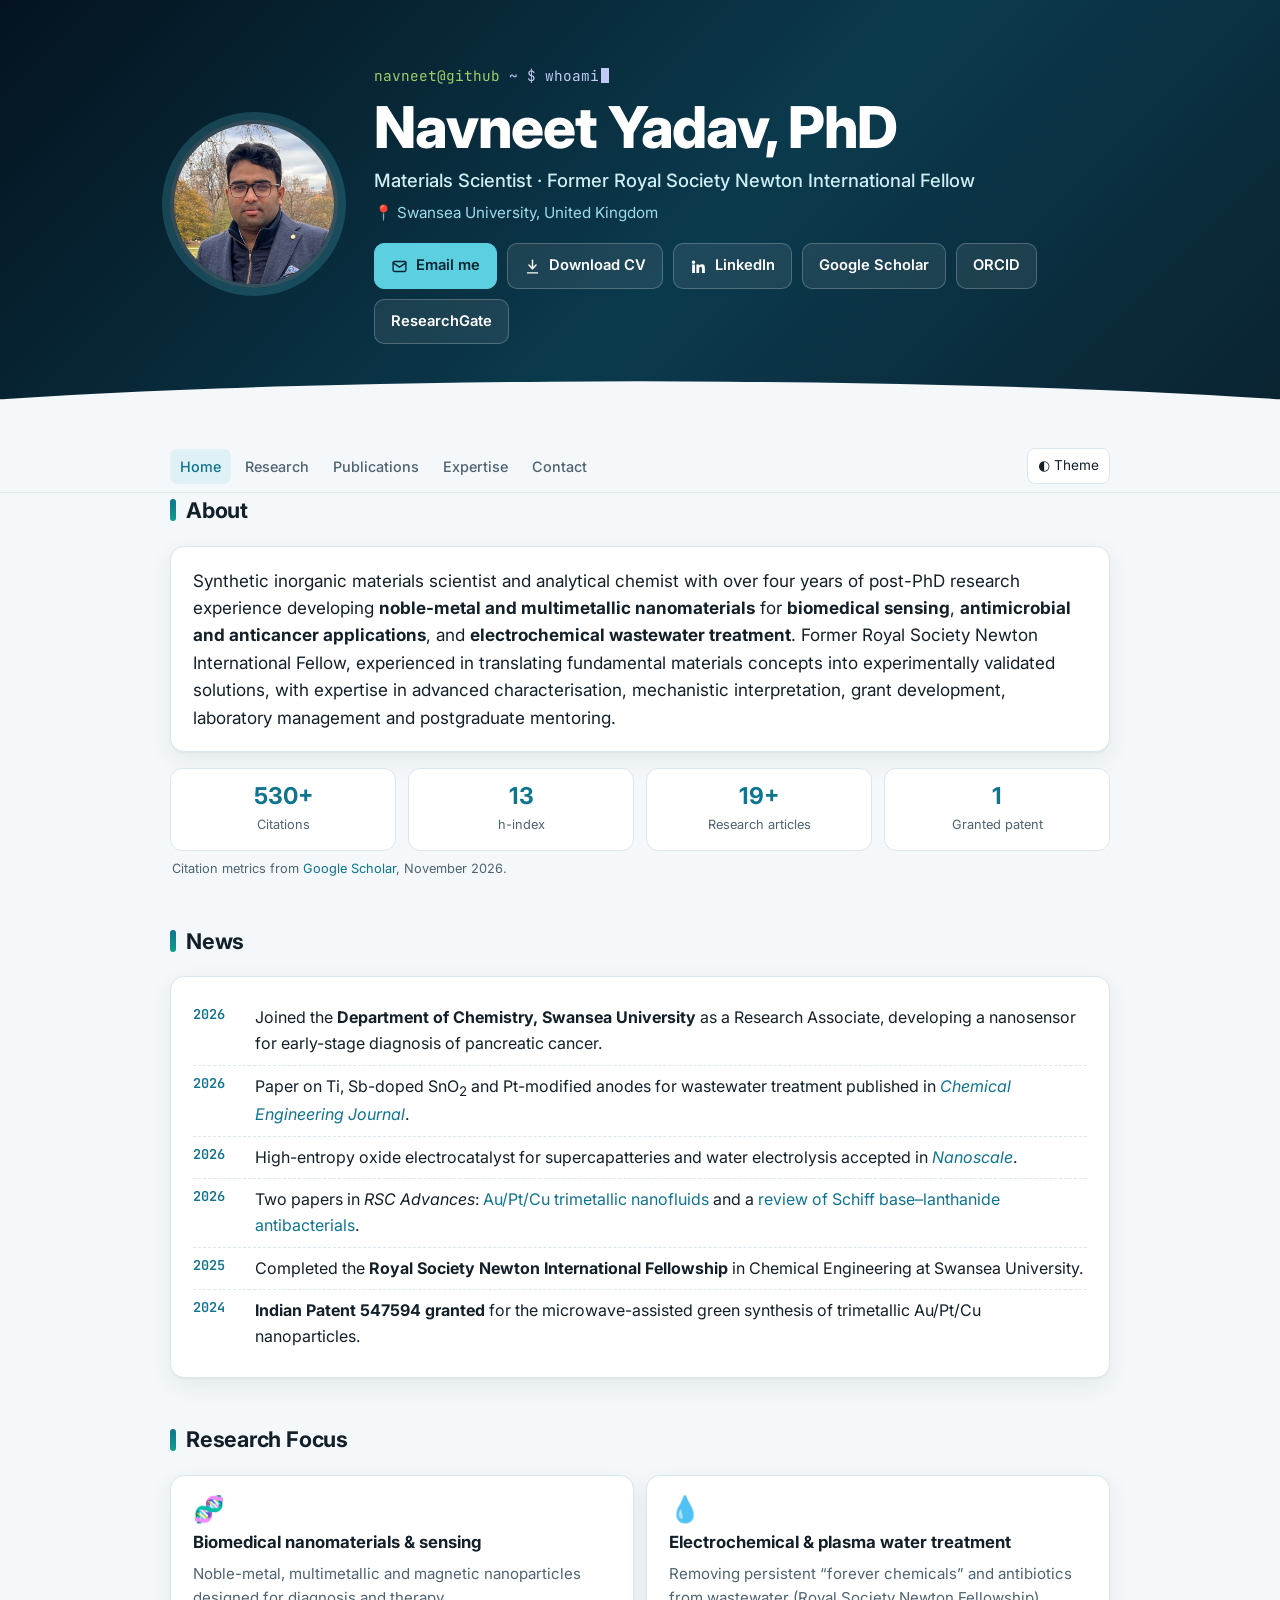
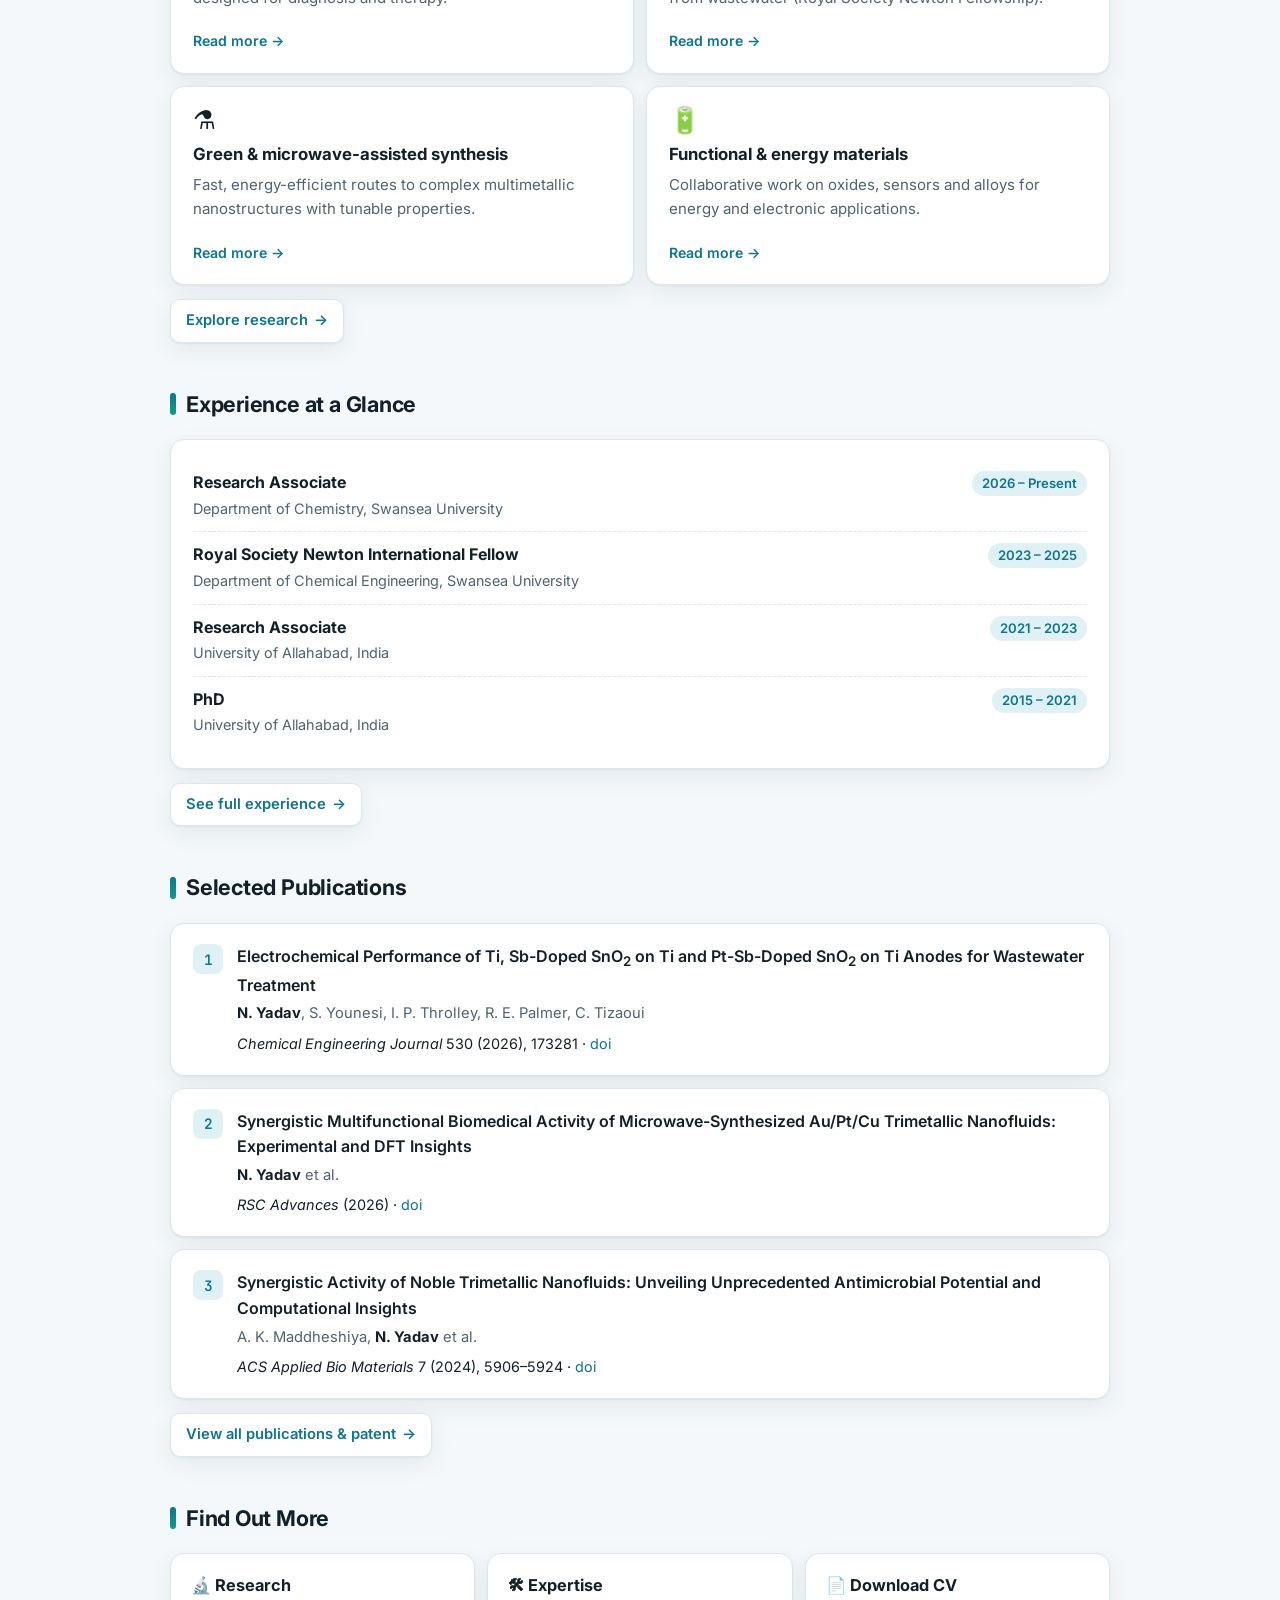
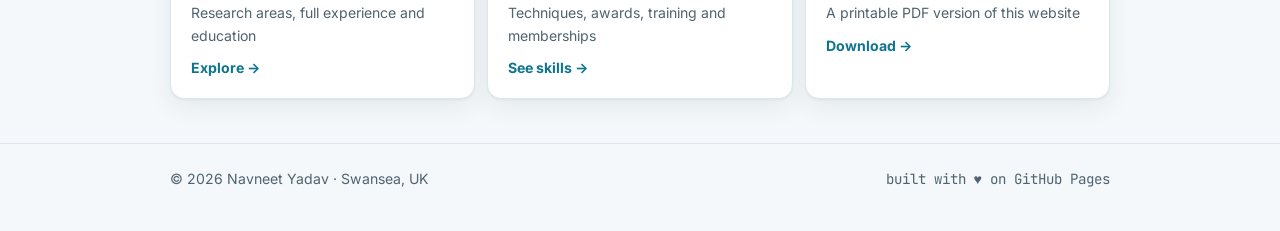
==== commit 4c948d0c: "Add files via upload" ====
--- a/index.html
+++ b/index.html
@@ -56,11 +56,24 @@
       <p class="lead">Synthetic inorganic materials scientist and analytical chemist with over four years of post-PhD research experience developing <b>noble-metal and multimetallic nanomaterials</b> for <b>biomedical sensing</b>, <b>antimicrobial and anticancer applications</b>, and <b>electrochemical wastewater treatment</b>. Former Royal Society Newton International Fellow, experienced in translating fundamental materials concepts into experimentally validated solutions, with expertise in advanced characterisation, mechanistic interpretation, grant development, laboratory management and postgraduate mentoring.</p>
     </div>
     <div class="stats">
+      <div class="stat"><b>530+</b><span>Citations</span></div>
+      <div class="stat"><b>13</b><span>h-index</span></div>
       <div class="stat"><b>19+</b><span>Research articles</span></div>
       <div class="stat"><b>1</b><span>Granted patent</span></div>
-      <div class="stat"><b>4+ yrs</b><span>Post-PhD research</span></div>
-      <div class="stat"><b>Newton</b><span>Royal Society Fellow</span></div>
     </div>
+    <p class="statnote">Citation metrics from <a href="https://scholar.google.com/citations?user=IfjBvK0AAAAJ&amp;hl=en" target="_blank" rel="noopener">Google Scholar</a>, November 2026.</p>
+  </section>
+
+  <section id="news">
+    <h2>News</h2>
+    <div class="card"><ul class="list news">
+      <li><span class="y">2026</span><span>Joined the <b>Department of Chemistry, Swansea University</b> as a Research Associate, developing a nanosensor for early-stage diagnosis of pancreatic cancer.</span></li>
+      <li><span class="y">2026</span><span>Paper on Ti, Sb-doped SnO<sub>2</sub> and Pt-modified anodes for wastewater treatment published in <a href="https://doi.org/10.1016/j.cej.2026.173281" target="_blank" rel="noopener"><i>Chemical Engineering Journal</i></a>.</span></li>
+      <li><span class="y">2026</span><span>High-entropy oxide electrocatalyst for supercapatteries and water electrolysis accepted in <a href="https://doi.org/10.1039/D6NR00812G" target="_blank" rel="noopener"><i>Nanoscale</i></a>.</span></li>
+      <li><span class="y">2026</span><span>Two papers in <i>RSC Advances</i>: <a href="https://doi.org/10.1039/d6ra06054d" target="_blank" rel="noopener">Au/Pt/Cu trimetallic nanofluids</a> and a <a href="https://doi.org/10.1039/D5RA08181E" target="_blank" rel="noopener">review of Schiff base–lanthanide antibacterials</a>.</span></li>
+      <li><span class="y">2025</span><span>Completed the <b>Royal Society Newton International Fellowship</b> in Chemical Engineering at Swansea University.</span></li>
+      <li><span class="y">2024</span><span><b>Indian Patent 547594 granted</b> for the microwave-assisted green synthesis of trimetallic Au/Pt/Cu nanoparticles.</span></li>
+    </ul></div>
   </section>
 
   <section id="focus">
--- a/style.css
+++ b/style.css
@@ -1,18 +1,18 @@
 
 :root{
-  --bg:#f7f6fb; --surface:#ffffff; --surface-2:#f1effa; --text:#1d1b2e; --muted:#5d5a75; --line:#e4e1f0;
-  --accent:#6d3fe0; --accent-soft:#ede7fe; --accent-2:#0f9d8a; --chip:#f1effa; --shadow:0 1px 2px rgba(30,20,70,.05),0 8px 24px rgba(30,20,70,.06);
-  --hero-a:#0f0c29; --hero-b:#302b63; --hero-c:#24243e;
+  --bg:#f4f8fa; --surface:#ffffff; --surface-2:#eaf2f5; --text:#132029; --muted:#4f6370; --line:#dbe7ec;
+  --accent:#0e7490; --accent-soft:#dff1f5; --accent-2:#0f9d8a; --chip:#eef5f7; --shadow:0 1px 2px rgba(10,40,55,.05),0 8px 24px rgba(10,40,55,.07);
+  --hero-a:#04131f; --hero-b:#0b3a4d; --hero-c:#0a2230;
 }
 @media (prefers-color-scheme: dark){
   :root:not([data-theme="light"]){
-    --bg:#0f0f17; --surface:#181826; --surface-2:#1f1f31; --text:#e6e4f5; --muted:#a19dbf; --line:#2c2a44;
-    --accent:#a78bfa; --accent-soft:#2a2350; --accent-2:#5eead4; --chip:#232238; --shadow:0 1px 2px rgba(0,0,0,.3),0 8px 24px rgba(0,0,0,.25);
+    --bg:#0a1117; --surface:#111c23; --surface-2:#17262f; --text:#e2edf2; --muted:#9bb0bc; --line:#22343f;
+    --accent:#5ccfe0; --accent-soft:#103440; --accent-2:#5eead4; --chip:#162730; --shadow:0 1px 2px rgba(0,0,0,.3),0 8px 24px rgba(0,0,0,.25);
   }
 }
 :root[data-theme="dark"]{
-  --bg:#0f0f17; --surface:#181826; --surface-2:#1f1f31; --text:#e6e4f5; --muted:#a19dbf; --line:#2c2a44;
-  --accent:#a78bfa; --accent-soft:#2a2350; --accent-2:#5eead4; --chip:#232238; --shadow:0 1px 2px rgba(0,0,0,.3),0 8px 24px rgba(0,0,0,.25);
+  --bg:#0a1117; --surface:#111c23; --surface-2:#17262f; --text:#e2edf2; --muted:#9bb0bc; --line:#22343f;
+  --accent:#5ccfe0; --accent-soft:#103440; --accent-2:#5eead4; --chip:#162730; --shadow:0 1px 2px rgba(0,0,0,.3),0 8px 24px rgba(0,0,0,.25);
 }
 *{box-sizing:border-box}
 html{scroll-behavior:smooth}
@@ -26,10 +26,10 @@
 .hero{background:linear-gradient(135deg,var(--hero-a),var(--hero-b) 55%,var(--hero-c));color:#fff;position:relative;overflow:hidden}
 .hero::after{content:"";position:absolute;inset:auto 0 -1px 0;height:60px;background:var(--bg);clip-path:ellipse(70% 100% at 50% 100%)}
 .hero .wrap{display:flex;gap:36px;align-items:center;padding-top:64px;padding-bottom:96px;position:relative;z-index:1}
-.photo{width:168px;height:168px;border-radius:50%;object-fit:cover;flex:none;border:4px solid rgba(255,255,255,.18);box-shadow:0 0 0 8px rgba(167,139,250,.18)}
+.photo{width:168px;height:168px;border-radius:50%;object-fit:cover;flex:none;border:4px solid rgba(255,255,255,.18);box-shadow:0 0 0 8px rgba(92,207,224,.2)}
 .hero h1{font-size:clamp(2.4rem,6vw,3.6rem);line-height:1.05;margin:0 0 8px;font-weight:800;letter-spacing:-.02em}
-.hero .role{font-size:1.15rem;color:#ddd6fe;margin:0 0 6px;font-weight:500}
-.hero .place{color:#c4b5fd;margin:0 0 14px;font-size:.95rem}
+.hero .role{font-size:1.15rem;color:#cfeef4;margin:0 0 6px;font-weight:500}
+.hero .place{color:#9fdcea;margin:0 0 14px;font-size:.95rem}
 .prompt{font-size:.9rem;color:#9ece6a;margin-bottom:10px}
 .prompt span{color:#c0caf5}
 .cursor{display:inline-block;width:.55em;height:1.05em;background:#c0caf5;vertical-align:-2px;margin-left:2px;animation:blink 1s steps(1) infinite}
@@ -37,11 +37,11 @@
 .actions{display:flex;flex-wrap:wrap;gap:10px;margin-top:18px}
 .btn{display:inline-flex;align-items:center;gap:8px;padding:10px 16px;border-radius:10px;font-weight:600;font-size:.92rem;border:1px solid rgba(255,255,255,.22);color:#fff;background:rgba(255,255,255,.08);transition:.15s}
 .btn:hover{background:rgba(255,255,255,.16);text-decoration:none;transform:translateY(-1px)}
-.btn.primary{background:#a78bfa;border-color:#a78bfa;color:#1a1338}
-.btn.primary:hover{background:#c4b5fd}
+.btn.primary{background:#5ccfe0;border-color:#5ccfe0;color:#062530}
+.btn.primary:hover{background:#9fe3ee}
 .btn svg{width:17px;height:17px;flex:none}
 
-.photo.initials{display:grid;place-items:center;background:linear-gradient(135deg,#a78bfa,#5eead4);color:#1a1338;font:800 3.4rem Inter,sans-serif;letter-spacing:-.03em}
+.photo.initials{display:grid;place-items:center;background:linear-gradient(135deg,#5ccfe0,#5eead4);color:#062530;font:800 3.4rem Inter,sans-serif;letter-spacing:-.03em}
 @media screen and (max-width:720px){.photo.initials{font-size:2.4rem}}
 .sub{font-size:.85rem;text-transform:uppercase;letter-spacing:.06em;color:var(--muted);margin:14px 0 0;font-weight:700}
 .pubs .sub:first-child{margin-top:0}
@@ -126,12 +126,12 @@
   @page{size:A4;margin:12mm 12mm}
   :root,:root[data-theme="dark"],:root:not([data-theme="light"]){
     --bg:#fff;--surface:#fff;--surface-2:#f6f5fb;--text:#111;--muted:#444;--line:#ddd;
-    --accent:#4b22c8;--accent-soft:#eee8fd;--accent-2:#0f9d8a;--chip:#f4f2fb;--shadow:none}
+    --accent:#0e6a80;--accent-soft:#e3f3f6;--accent-2:#0f9d8a;--chip:#f4f2fb;--shadow:none}
   nav.top,.actions,.theme,.hero::after,.prompt,.stats,#references{display:none!important}
   html{font-size:10.5px}
   body{background:#fff;color:#111;font-size:10.5px;line-height:1.45}
   .wrap{max-width:none;padding:0}
-  .hero{background:none;color:#111;border-bottom:2px solid #6d3fe0;margin-bottom:10px}
+  .hero{background:none;color:#111;border-bottom:2px solid #0e7490;margin-bottom:10px}
   .hero .wrap{padding:0 0 10px;gap:18px;flex-direction:row;align-items:center}
   .photo{width:78px;height:78px;border:0;box-shadow:none}
   .photo.initials{font-size:28px}
@@ -157,7 +157,7 @@
   .awards{gap:3px}.award{grid-template-columns:40px 1fr}
   .grid2,.projects{grid-template-columns:1fr 1fr!important;gap:8px}
   .list li{padding:3px 0;grid-template-columns:38px 1fr}
-  a{color:#4b22c8}
+  a{color:#0e6a80}
   footer{display:none}
 }
 
@@ -165,8 +165,8 @@
 nav.top a.active{color:var(--accent);background:var(--accent-soft)}
 .pagehead .wrap{padding-top:48px;padding-bottom:84px;display:block}
 .pagehead h1{font-size:clamp(2rem,5vw,2.8rem);margin:0 0 6px}
-.pagehead .crumb{font-size:.9rem;color:#c4b5fd;margin:0 0 10px}
-.pagehead .crumb a{color:#ddd6fe}
+.pagehead .crumb{font-size:.9rem;color:#9fdcea;margin:0 0 10px}
+.pagehead .crumb a{color:#cfeef4}
 .pagehead .role{max-width:720px}
 .more{display:inline-flex;align-items:center;gap:6px;margin-top:14px;padding:9px 15px;border-radius:10px;border:1px solid var(--line);background:var(--surface);color:var(--accent);font-weight:600;font-size:.92rem;box-shadow:var(--shadow);transition:.15s}
 .more:hover{text-decoration:none;transform:translateY(-1px);border-color:var(--accent)}
@@ -203,3 +203,6 @@
   .pagehead .wrap{padding-top:32px;padding-bottom:72px}
 }
 @media print{ .more,.cta,.pagehead::after{display:none!important} .pagehead{background:none;color:#111} .pagehead .crumb{display:none} }
+.statnote{margin:8px 2px 0;font-size:.8rem;color:var(--muted)}
+.list.news li{grid-template-columns:52px 1fr}
+@media print{.statnote{display:none}}
